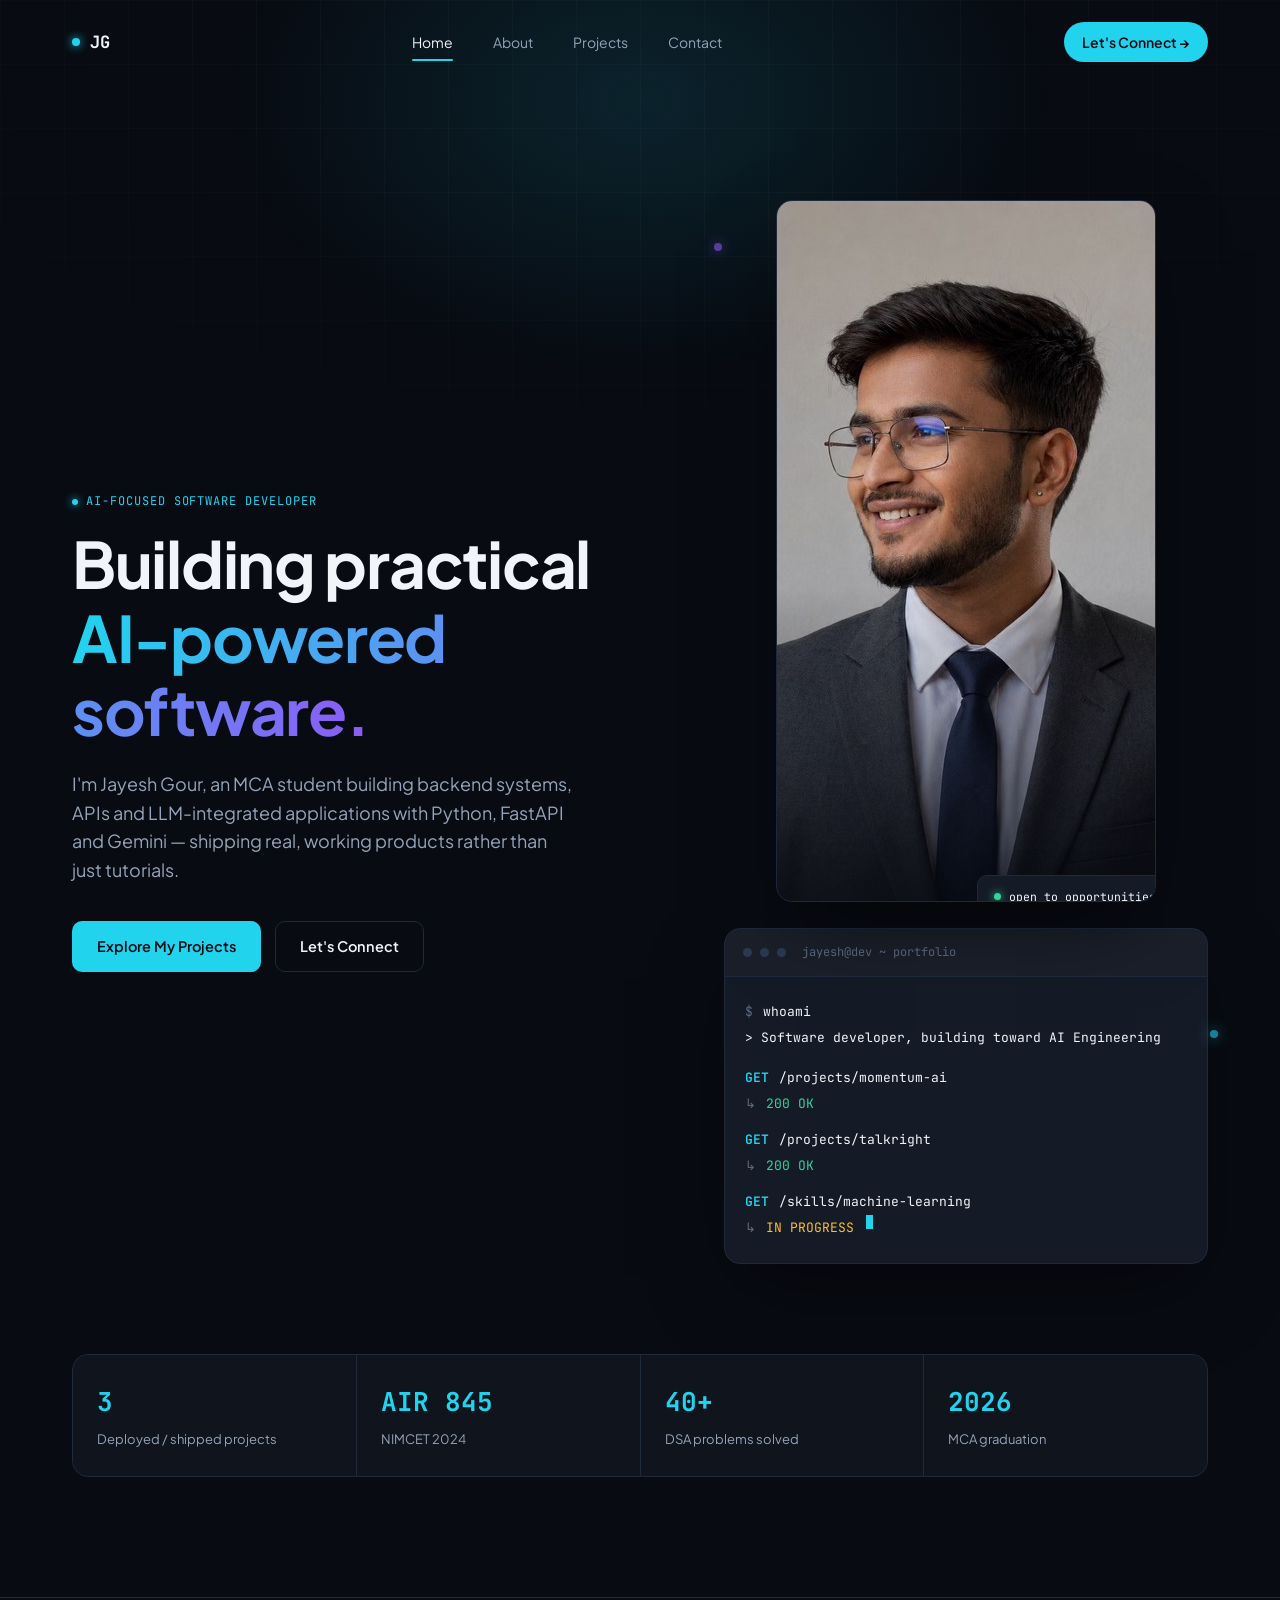
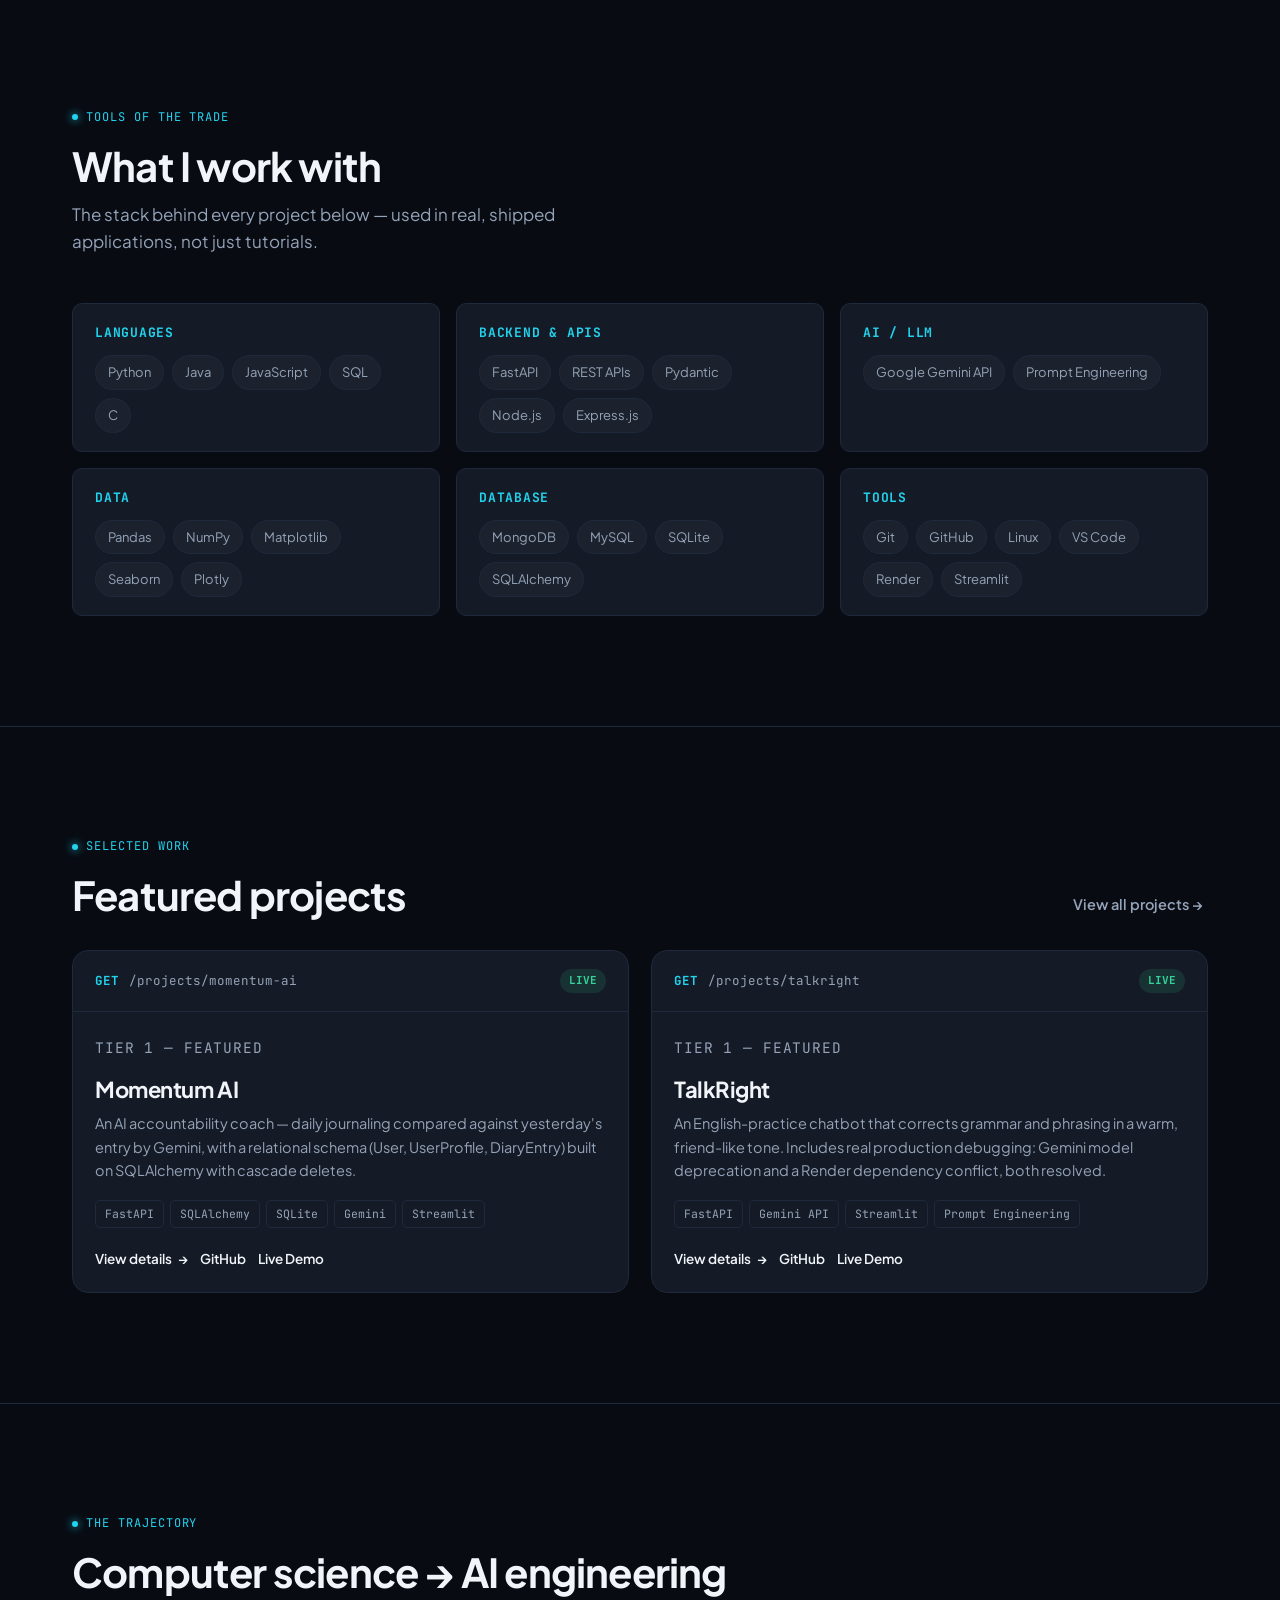
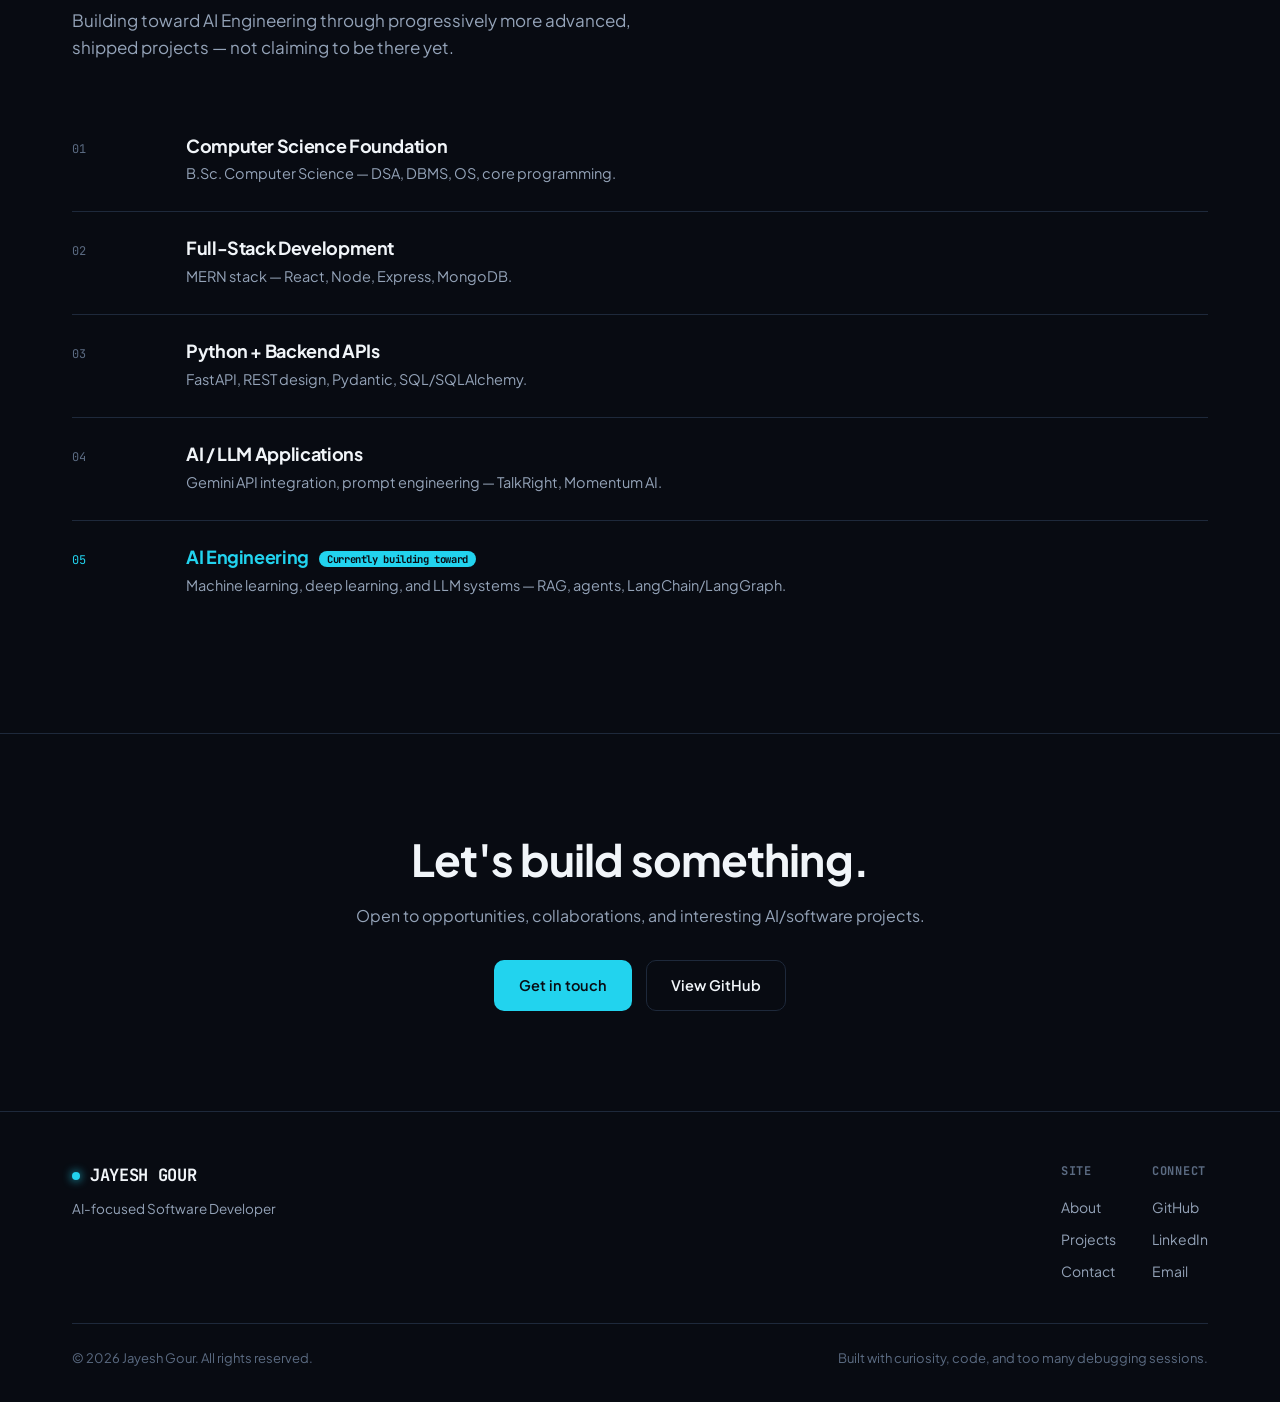
==== index.html @ 575b4791 "updated portfolio" ====
<!DOCTYPE html>
<html lang="en">
<head>
<meta charset="UTF-8">
<meta name="viewport" content="width=device-width, initial-scale=1.0">
<title>Jayesh Gour | AI-Focused Software Developer</title>
<meta name="description" content="Jayesh Gour — MCA student and software developer building practical AI-powered applications, backend systems and APIs with Python, FastAPI and LLM APIs.">
<meta property="og:title" content="Jayesh Gour | AI-Focused Software Developer">
<meta property="og:description" content="I build practical AI-powered software — LLM apps, backend systems, and data-driven products.">
<meta property="og:type" content="website">
<link rel="icon" href="favicon.svg" type="image/svg+xml">
<link rel="preconnect" href="https://fonts.googleapis.com">
<link rel="preconnect" href="https://fonts.gstatic.com" crossorigin>
<link href="https://fonts.googleapis.com/css2?family=Plus+Jakarta+Sans:wght@400;500;600;700;800&family=JetBrains+Mono:wght@400;500;600;700&display=swap" rel="stylesheet">
<link rel="stylesheet" href="css/style.css">
</head>
<body>

<div class="bg-grid"></div>
<div class="bg-glow"></div>

<!-- NAVBAR -->
<nav class="navbar">
  <div class="container">
    <a href="index.html" class="nav-logo"><span class="dot"></span>JG</a>
    <button class="nav-toggle" aria-label="Toggle menu"><span></span><span></span><span></span></button>
    <ul class="nav-links">
      <li><a href="index.html" data-nav="/">Home</a></li>
      <li><a href="about.html" data-nav="/about.html">About</a></li>
      <li><a href="projects.html" data-nav="/projects.html">Projects</a></li>
      <li><a href="contact.html" data-nav="/contact.html">Contact</a></li>
      <li><a href="contact.html" class="nav-cta mobile-cta">Let's Connect →</a></li>
    </ul>
    <a href="contact.html" class="nav-cta">Let's Connect →</a>
  </div>
</nav>

<!-- HERO -->
<header class="hero">
  <div class="container">
    <div class="hero-grid">
      <div class="reveal in-view">
        <p class="eyebrow">AI-Focused Software Developer</p>
        <h1>Building practical<br><span class="text-gradient">AI-powered software.</span></h1>
        <p class="hero-sub">I'm Jayesh Gour, an MCA student building backend systems, APIs and LLM-integrated applications with Python, FastAPI and Gemini — shipping real, working products rather than just tutorials.</p>
        <div class="btn-row">
          <a href="projects.html" class="btn btn-primary">Explore My Projects</a>
          <a href="contact.html" class="btn btn-secondary">Let's Connect</a>
        </div>
      </div>

      <div class="hero-visual reveal in-view">
        <div class="hero-node" style="top: 4%; left: -2%;"></div>
        <div class="hero-node n2" style="top: 78%; right: -2%;"></div>

        <div class="hero-photo-frame">
          <img src="images/jayesh-gour.jpg" alt="Jayesh Gour" width="700" height="700">
          <div class="hero-photo-badge">
            <span class="console-dot-live"></span>
            <span>open to opportunities</span>
          </div>
        </div>

        <div class="console">
          <div class="console-bar">
            <span class="console-dot"></span><span class="console-dot"></span><span class="console-dot"></span>
            <span class="console-title">jayesh@dev ~ portfolio</span>
          </div>
          <div class="console-body">
            <div class="console-line"><span class="k">$</span><span>whoami</span></div>
            <div class="console-line" style="margin-bottom: 14px;"><span>&gt; Software developer, building toward AI Engineering</span></div>

            <div class="console-line"><span class="console-method">GET</span><span class="console-path">/projects/momentum-ai</span></div>
            <div class="console-line" style="margin-bottom: 10px;"><span class="k">&#8627;</span><span class="console-status">200 OK</span></div>

            <div class="console-line"><span class="console-method">GET</span><span class="console-path">/projects/talkright</span></div>
            <div class="console-line" style="margin-bottom: 10px;"><span class="k">&#8627;</span><span class="console-status">200 OK</span></div>

            <div class="console-line"><span class="console-method">GET</span><span class="console-path">/skills/machine-learning</span></div>
            <div class="console-line"><span class="k">&#8627;</span><span class="console-status pending">IN PROGRESS</span><span class="console-cursor"></span></div>
          </div>
        </div>
      </div>
    </div>

    <div class="stat-strip reveal-group">
      <div class="stat"><div class="num">3</div><div class="label">Deployed / shipped projects</div></div>
      <div class="stat"><div class="num">AIR 845</div><div class="label">NIMCET 2024</div></div>
      <div class="stat"><div class="num">40+</div><div class="label">DSA problems solved</div></div>
      <div class="stat"><div class="num">2026</div><div class="label">MCA graduation</div></div>
    </div>
  </div>
</header>

<!-- TECH STACK -->
<section class="section">
  <div class="container">
    <p class="eyebrow">Tools of the trade</p>
    <h2 class="section-title reveal">What I work with</h2>
    <p class="section-sub reveal">The stack behind every project below — used in real, shipped applications, not just tutorials.</p>

    <div class="stack-grid reveal-group">
      <div class="stack-card">
        <h4>Languages</h4>
        <div class="badge-row">
          <span class="badge">Python</span><span class="badge">Java</span><span class="badge">JavaScript</span><span class="badge">SQL</span><span class="badge">C</span>
        </div>
      </div>
      <div class="stack-card">
        <h4>Backend &amp; APIs</h4>
        <div class="badge-row">
          <span class="badge">FastAPI</span><span class="badge">REST APIs</span><span class="badge">Pydantic</span><span class="badge">Node.js</span><span class="badge">Express.js</span>
        </div>
      </div>
      <div class="stack-card">
        <h4>AI / LLM</h4>
        <div class="badge-row">
          <span class="badge">Google Gemini API</span><span class="badge">Prompt Engineering</span>
        </div>
      </div>
      <div class="stack-card">
        <h4>Data</h4>
        <div class="badge-row">
          <span class="badge">Pandas</span><span class="badge">NumPy</span><span class="badge">Matplotlib</span><span class="badge">Seaborn</span><span class="badge">Plotly</span>
        </div>
      </div>
      <div class="stack-card">
        <h4>Database</h4>
        <div class="badge-row">
          <span class="badge">MongoDB</span><span class="badge">MySQL</span><span class="badge">SQLite</span><span class="badge">SQLAlchemy</span>
        </div>
      </div>
      <div class="stack-card">
        <h4>Tools</h4>
        <div class="badge-row">
          <span class="badge">Git</span><span class="badge">GitHub</span><span class="badge">Linux</span><span class="badge">VS Code</span><span class="badge">Render</span><span class="badge">Streamlit</span>
        </div>
      </div>
    </div>
  </div>
</section>

<!-- FEATURED PROJECTS -->
<section class="section">
  <div class="container">
    <div class="section-head reveal">
      <div>
        <p class="eyebrow">Selected work</p>
        <h2 class="section-title">Featured projects</h2>
      </div>
      <a href="projects.html" class="btn btn-ghost">View all projects →</a>
    </div>

    <div class="project-grid reveal-group" style="margin-top: 20px;">

      <div class="project-card">
        <div class="project-head">
          <span class="req-line"><span class="req-method">GET</span> /projects/momentum-ai</span>
          <span class="status-pill live">LIVE</span>
        </div>
        <div class="project-body">
          <p class="project-tier">Tier 1 — Featured</p>
          <h3>Momentum AI</h3>
          <p>An AI accountability coach — daily journaling compared against yesterday's entry by Gemini, with a relational schema (User, UserProfile, DiaryEntry) built on SQLAlchemy with cascade deletes.</p>
          <div class="tech-badges">
            <span class="tech-badge">FastAPI</span><span class="tech-badge">SQLAlchemy</span><span class="tech-badge">SQLite</span><span class="tech-badge">Gemini</span><span class="tech-badge">Streamlit</span>
          </div>
          <div class="project-links">
            <a href="projects/momentum-ai.html">View details <span class="arrow">→</span></a>
            <a href="https://github.com/jayesh-gour/Momentum-AI" target="_blank" rel="noopener">GitHub</a>
            <a href="https://momentum-ai-jg.streamlit.app/" target="_blank" rel="noopener">Live Demo</a>
          </div>
        </div>
      </div>

      <div class="project-card">
        <div class="project-head">
          <span class="req-line"><span class="req-method">GET</span> /projects/talkright</span>
          <span class="status-pill live">LIVE</span>
        </div>
        <div class="project-body">
          <p class="project-tier">Tier 1 — Featured</p>
          <h3>TalkRight</h3>
          <p>An English-practice chatbot that corrects grammar and phrasing in a warm, friend-like tone. Includes real production debugging: Gemini model deprecation and a Render dependency conflict, both resolved.</p>
          <div class="tech-badges">
            <span class="tech-badge">FastAPI</span><span class="tech-badge">Gemini API</span><span class="tech-badge">Streamlit</span><span class="tech-badge">Prompt Engineering</span>
          </div>
          <div class="project-links">
            <a href="projects/talkright.html">View details <span class="arrow">→</span></a>
            <a href="https://github.com/jayesh-gour/TalkRight" target="_blank" rel="noopener">GitHub</a>
            <a href="https://talkright-ai.streamlit.app/" target="_blank" rel="noopener">Live Demo</a>
          </div>
        </div>
      </div>

    </div>
  </div>
</section>

<!-- JOURNEY TEASER -->
<section class="section">
  <div class="container">
    <p class="eyebrow">The trajectory</p>
    <h2 class="section-title reveal">Computer science → AI engineering</h2>
    <p class="section-sub reveal">Building toward AI Engineering through progressively more advanced, shipped projects — not claiming to be there yet.</p>

    <div class="journey reveal-group">
      <div class="journey-step">
        <span class="journey-tag">01</span>
        <div class="journey-content"><h4>Computer Science Foundation</h4><p>B.Sc. Computer Science — DSA, DBMS, OS, core programming.</p></div>
      </div>
      <div class="journey-step">
        <span class="journey-tag">02</span>
        <div class="journey-content"><h4>Full-Stack Development</h4><p>MERN stack — React, Node, Express, MongoDB.</p></div>
      </div>
      <div class="journey-step">
        <span class="journey-tag">03</span>
        <div class="journey-content"><h4>Python + Backend APIs</h4><p>FastAPI, REST design, Pydantic, SQL/SQLAlchemy.</p></div>
      </div>
      <div class="journey-step">
        <span class="journey-tag">04</span>
        <div class="journey-content"><h4>AI / LLM Applications</h4><p>Gemini API integration, prompt engineering — TalkRight, Momentum AI.</p></div>
      </div>
      <div class="journey-step current">
        <span class="journey-tag">05</span>
        <div class="journey-content"><h4>AI Engineering<span class="journey-pill">Currently building toward</span></h4><p>Machine learning, deep learning, and LLM systems — RAG, agents, LangChain/LangGraph.</p></div>
      </div>
    </div>
  </div>
</section>

<!-- CTA -->
<section class="cta-band">
  <div class="container">
    <h2 class="reveal">Let's build something.</h2>
    <p class="reveal">Open to opportunities, collaborations, and interesting AI/software projects.</p>
    <div class="btn-row reveal">
      <a href="contact.html" class="btn btn-primary">Get in touch</a>
      <a href="https://github.com/jayesh-gour" target="_blank" rel="noopener" class="btn btn-secondary">View GitHub</a>
    </div>
  </div>
</section>

<footer>
  <div class="container">
    <div class="footer-top">
      <div class="footer-brand">
        <a href="index.html" class="nav-logo"><span class="dot"></span>JAYESH GOUR</a>
        <p>AI-focused Software Developer</p>
      </div>
      <div class="footer-links">
        <div class="footer-col">
          <h5>Site</h5>
          <a href="about.html">About</a>
          <a href="projects.html">Projects</a>
          <a href="contact.html">Contact</a>
        </div>
        <div class="footer-col">
          <h5>Connect</h5>
          <a href="https://github.com/jayesh-gour" target="_blank" rel="noopener">GitHub</a>
          <a href="https://www.linkedin.com/in/jayesh-gour/" target="_blank" rel="noopener">LinkedIn</a>
          <a href="mailto:gourjayesh47@gmail.com">Email</a>
        </div>
      </div>
    </div>
    <div class="footer-bottom">
      <span>© 2026 Jayesh Gour. All rights reserved.</span>
      <span>Built with curiosity, code, and too many debugging sessions.</span>
    </div>
  </div>
</footer>

<script src="js/script.js"></script>
</body>
</html>
---- css/style.css ----
/* ==========================================================================
   Jayesh Gour — Portfolio
   Design tokens
   ========================================================================== */

:root {
  --bg-primary: #080B12;
  --bg-secondary: #0F141D;
  --bg-card: #151B26;
  --accent-cyan: #22D3EE;
  --accent-cyan-dim: rgba(34, 211, 238, 0.12);
  --accent-violet: #8B5CF6;
  --accent-violet-dim: rgba(139, 92, 246, 0.12);
  --text-primary: #F1F5F9;
  --text-secondary: #94A3B8;
  --text-muted: #5B6B82;
  --border: #1E293B;
  --border-hover: #2A3A52;
  --success: #34D399;
  --warn: #FBBF24;

  --font-display: 'Plus Jakarta Sans', sans-serif;
  --font-body: 'Plus Jakarta Sans', sans-serif;
  --font-mono: 'JetBrains Mono', monospace;

  --max-width: 1200px;
  --radius-sm: 6px;
  --radius-md: 10px;
  --radius-lg: 16px;

  --ease: cubic-bezier(0.16, 1, 0.3, 1);
}

/* ==========================================================================
   Reset
   ========================================================================== */

* { margin: 0; padding: 0; box-sizing: border-box; }

html {
  scroll-behavior: smooth;
}

@media (prefers-reduced-motion: reduce) {
  html { scroll-behavior: auto; }
  *, *::before, *::after {
    animation-duration: 0.01ms !important;
    animation-iteration-count: 1 !important;
    transition-duration: 0.01ms !important;
    scroll-behavior: auto !important;
  }
}

body {
  background: var(--bg-primary);
  color: var(--text-primary);
  font-family: var(--font-body);
  font-size: 16px;
  line-height: 1.6;
  overflow-x: hidden;
  -webkit-font-smoothing: antialiased;
}

img { max-width: 100%; display: block; }
a { color: inherit; text-decoration: none; }
ul { list-style: none; }
button { font-family: inherit; cursor: pointer; }

a:focus-visible,
button:focus-visible,
input:focus-visible,
textarea:focus-visible {
  outline: 2px solid var(--accent-cyan);
  outline-offset: 3px;
  border-radius: 4px;
}

.container {
  max-width: var(--max-width);
  margin: 0 auto;
  padding: 0 32px;
}

section { position: relative; }

/* Background grid texture, ambient */
.bg-grid {
  position: fixed;
  inset: 0;
  z-index: -2;
  background-image:
    linear-gradient(to right, rgba(255,255,255,0.025) 1px, transparent 1px),
    linear-gradient(to bottom, rgba(255,255,255,0.025) 1px, transparent 1px);
  background-size: 64px 64px;
  mask-image: radial-gradient(ellipse 80% 60% at 50% 0%, black 40%, transparent 100%);
}

.bg-glow {
  position: fixed;
  top: -200px;
  left: 50%;
  transform: translateX(-50%);
  width: 900px;
  height: 600px;
  z-index: -1;
  background: radial-gradient(ellipse at center, var(--accent-cyan-dim) 0%, transparent 65%);
  pointer-events: none;
}

/* ==========================================================================
   Typography
   ========================================================================== */

h1, h2, h3, h4 {
  font-family: var(--font-display);
  font-weight: 700;
  letter-spacing: -0.02em;
  line-height: 1.15;
}

.eyebrow {
  font-family: var(--font-mono);
  font-size: 12px;
  letter-spacing: 0.08em;
  text-transform: uppercase;
  color: var(--accent-cyan);
  display: flex;
  align-items: center;
  gap: 8px;
  margin-bottom: 16px;
}

.eyebrow::before {
  content: '';
  width: 6px;
  height: 6px;
  border-radius: 50%;
  background: var(--accent-cyan);
  box-shadow: 0 0 8px var(--accent-cyan);
}

.section-title {
  font-size: clamp(28px, 4vw, 40px);
  margin-bottom: 12px;
}

.section-sub {
  color: var(--text-secondary);
  font-size: 17px;
  max-width: 560px;
  margin-bottom: 48px;
}

.text-gradient {
  background: linear-gradient(90deg, var(--accent-cyan), var(--accent-violet));
  -webkit-background-clip: text;
  background-clip: text;
  color: transparent;
}

.mono {
  font-family: var(--font-mono);
}

/* ==========================================================================
   Navbar
   ========================================================================== */

.navbar {
  position: fixed;
  top: 0;
  left: 0;
  right: 0;
  z-index: 100;
  padding: 22px 0;
  transition: padding 0.35s var(--ease), background 0.35s var(--ease), border-color 0.35s var(--ease);
  border-bottom: 1px solid transparent;
}

.navbar.scrolled {
  padding: 12px 0;
  background: rgba(8, 11, 18, 0.85);
  backdrop-filter: blur(12px);
  -webkit-backdrop-filter: blur(12px);
  border-bottom: 1px solid var(--border);
}

.navbar .container {
  display: flex;
  align-items: center;
  justify-content: space-between;
}

.nav-logo {
  font-family: var(--font-mono);
  font-weight: 700;
  font-size: 17px;
  letter-spacing: -0.02em;
  display: flex;
  align-items: center;
  gap: 10px;
}

.nav-logo .dot {
  width: 8px;
  height: 8px;
  border-radius: 50%;
  background: var(--accent-cyan);
  box-shadow: 0 0 10px var(--accent-cyan);
}

.nav-links {
  display: flex;
  align-items: center;
  gap: 40px;
}

.nav-links a {
  font-size: 14px;
  color: var(--text-secondary);
  position: relative;
  padding: 4px 0;
  transition: color 0.2s;
}

.nav-links a:hover { color: var(--text-primary); }

.nav-links a.active { color: var(--text-primary); }

.nav-links a.active::after {
  content: '';
  position: absolute;
  bottom: -6px;
  left: 0;
  width: 100%;
  height: 2px;
  background: var(--accent-cyan);
  border-radius: 2px;
}

.nav-cta {
  display: inline-flex;
  align-items: center;
  gap: 6px;
  font-size: 14px;
  font-weight: 600;
  color: var(--bg-primary) !important;
  background: var(--accent-cyan);
  padding: 9px 18px;
  border-radius: 100px;
  transition: transform 0.2s var(--ease), box-shadow 0.2s var(--ease);
}

.nav-cta:hover {
  transform: translateY(-1px);
  box-shadow: 0 6px 24px var(--accent-cyan-dim);
}

.nav-toggle {
  display: none;
  flex-direction: column;
  gap: 5px;
  background: none;
  border: none;
  padding: 6px;
}

.nav-toggle span {
  width: 22px;
  height: 2px;
  background: var(--text-primary);
  transition: transform 0.3s var(--ease), opacity 0.3s var(--ease);
}

.nav-toggle.open span:nth-child(1) { transform: translateY(7px) rotate(45deg); }
.nav-toggle.open span:nth-child(2) { opacity: 0; }
.nav-toggle.open span:nth-child(3) { transform: translateY(-7px) rotate(-45deg); }

/* mobile-only CTA inside the nav-links list stays hidden on desktop —
   the standalone .nav-cta on the right already covers desktop */
.nav-links .mobile-cta { display: none; }

/* ==========================================================================
   Buttons
   ========================================================================== */

.btn {
  display: inline-flex;
  align-items: center;
  gap: 8px;
  font-size: 14.5px;
  font-weight: 600;
  padding: 13px 24px;
  border-radius: 10px;
  border: 1px solid transparent;
  transition: transform 0.2s var(--ease), box-shadow 0.2s var(--ease), border-color 0.2s var(--ease), background 0.2s var(--ease);
}

.btn-primary {
  background: var(--accent-cyan);
  color: var(--bg-primary);
}

.btn-primary:hover {
  transform: translateY(-2px);
  box-shadow: 0 10px 30px var(--accent-cyan-dim);
}

.btn-secondary {
  background: transparent;
  border-color: var(--border);
  color: var(--text-primary);
}

.btn-secondary:hover {
  border-color: var(--accent-cyan);
  background: var(--accent-cyan-dim);
}

.btn-ghost {
  background: transparent;
  color: var(--text-secondary);
  padding: 13px 4px;
}

.btn-ghost:hover { color: var(--text-primary); }

.btn-row {
  display: flex;
  gap: 14px;
  flex-wrap: wrap;
}

/* ==========================================================================
   Hero
   ========================================================================== */

.hero {
  padding: 200px 0 120px;
  position: relative;
}

.hero-grid {
  display: grid;
  grid-template-columns: 1.1fr 0.9fr;
  gap: 60px;
  align-items: center;
}

.hero h1 {
  font-size: clamp(38px, 5.2vw, 64px);
  margin-bottom: 22px;
}

.hero-sub {
  font-size: 18px;
  color: var(--text-secondary);
  max-width: 500px;
  margin-bottom: 36px;
}

.hero-visual {
  position: relative;
  display: flex;
  flex-direction: column;
  gap: 26px;
}

/* API console signature visual */
.console {
  background: var(--bg-card);
  border: 1px solid var(--border);
  border-radius: var(--radius-lg);
  overflow: hidden;
  box-shadow: 0 30px 80px -20px rgba(0,0,0,0.6);
}

.console-bar {
  display: flex;
  align-items: center;
  gap: 8px;
  padding: 14px 18px;
  border-bottom: 1px solid var(--border);
  background: rgba(255,255,255,0.02);
}

.console-dot {
  width: 9px;
  height: 9px;
  border-radius: 50%;
  background: var(--border-hover);
}

.console-title {
  margin-left: 8px;
  font-family: var(--font-mono);
  font-size: 12px;
  color: var(--text-muted);
}

.console-body {
  padding: 22px 20px;
  font-family: var(--font-mono);
  font-size: 13px;
  line-height: 2;
}

.console-line { display: flex; gap: 10px; }
.console-line .k { color: var(--text-muted); }
.console-method {
  color: var(--accent-cyan);
  font-weight: 600;
}
.console-path { color: var(--text-primary); }
.console-status {
  color: var(--success);
}
.console-status.pending { color: var(--warn); }

.console-cursor {
  display: inline-block;
  width: 7px;
  height: 14px;
  background: var(--accent-cyan);
  margin-left: 2px;
  animation: blink 1.1s step-end infinite;
  vertical-align: middle;
}

@keyframes blink {
  0%, 50% { opacity: 1; }
  51%, 100% { opacity: 0; }
}

/* Photo frame — hero */
.hero-photo-frame {
  position: relative;
  width: 100%;
  max-width: 380px;
  margin: 0 auto;
  border-radius: var(--radius-lg);
  overflow: hidden;
  border: 1px solid var(--border);
  box-shadow: 0 30px 80px -20px rgba(0,0,0,0.6);
}

.hero-photo-frame::after {
  content: '';
  position: absolute;
  inset: 0;
  background: linear-gradient(180deg, transparent 55%, rgba(8,11,18,0.85) 100%);
  pointer-events: none;
}

.hero-photo-frame img {
  width: 100%;
  aspect-ratio: 1 / 1;
  object-fit: cover;
  display: block;
}

.hero-photo-badge {
  position: absolute;
  bottom: -18px;
  right: -18px;
  background: var(--bg-card);
  border: 1px solid var(--border);
  border-radius: var(--radius-md);
  padding: 12px 16px;
  font-family: var(--font-mono);
  font-size: 11.5px;
  box-shadow: 0 20px 50px -14px rgba(0,0,0,0.7);
  display: flex;
  align-items: center;
  gap: 8px;
  z-index: 2;
}

.hero-photo-badge .console-dot-live {
  width: 7px;
  height: 7px;
  border-radius: 50%;
  background: var(--success);
  box-shadow: 0 0 8px var(--success);
}

/* Photo frame — about page */
.about-photo-frame {
  width: 220px;
  height: 220px;
  border-radius: var(--radius-lg);
  overflow: hidden;
  border: 1px solid var(--border);
  flex-shrink: 0;
  box-shadow: 0 24px 60px -20px rgba(34, 211, 238, 0.12);
}

.about-photo-frame img {
  width: 100%;
  height: 100%;
  object-fit: cover;
  display: block;
}

.about-intro-row {
  display: flex;
  gap: 40px;
  align-items: flex-start;
  flex-wrap: wrap;
}

/* floating nodes ambient */
.hero-node {
  position: absolute;
  width: 8px;
  height: 8px;
  border-radius: 50%;
  background: var(--accent-violet);
  box-shadow: 0 0 14px var(--accent-violet);
  opacity: 0.6;
  animation: float 6s ease-in-out infinite;
}
.hero-node.n2 { background: var(--accent-cyan); box-shadow: 0 0 14px var(--accent-cyan); animation-delay: -2s; }
.hero-node.n3 { animation-delay: -4s; }

@keyframes float {
  0%, 100% { transform: translateY(0); }
  50% { transform: translateY(-16px); }
}

/* ==========================================================================
   Stat strip
   ========================================================================== */

.stat-strip {
  display: grid;
  grid-template-columns: repeat(4, 1fr);
  gap: 1px;
  background: var(--border);
  border: 1px solid var(--border);
  border-radius: var(--radius-lg);
  overflow: hidden;
  margin-top: 90px;
}

.stat {
  background: var(--bg-secondary);
  padding: 26px 24px;
}

.stat .num {
  font-family: var(--font-mono);
  font-size: 26px;
  font-weight: 700;
  color: var(--accent-cyan);
}

.stat .label {
  font-size: 13px;
  color: var(--text-secondary);
  margin-top: 6px;
}

/* ==========================================================================
   Reveal on scroll
   ========================================================================== */

.reveal {
  opacity: 0;
  transform: translateY(24px);
  transition: opacity 0.7s var(--ease), transform 0.7s var(--ease);
}

.reveal.in-view {
  opacity: 1;
  transform: translateY(0);
}

/* stagger children */
.reveal-group > * {
  opacity: 0;
  transform: translateY(20px);
  transition: opacity 0.6s var(--ease), transform 0.6s var(--ease);
}
.reveal-group.in-view > * { opacity: 1; transform: translateY(0); }
.reveal-group.in-view > *:nth-child(1) { transition-delay: 0.02s; }
.reveal-group.in-view > *:nth-child(2) { transition-delay: 0.08s; }
.reveal-group.in-view > *:nth-child(3) { transition-delay: 0.14s; }
.reveal-group.in-view > *:nth-child(4) { transition-delay: 0.2s; }
.reveal-group.in-view > *:nth-child(5) { transition-delay: 0.26s; }
.reveal-group.in-view > *:nth-child(6) { transition-delay: 0.32s; }

/* ==========================================================================
   Sections general
   ========================================================================== */

.section {
  padding: 110px 0;
  border-top: 1px solid var(--border);
}

.section-head {
  display: flex;
  justify-content: space-between;
  align-items: flex-end;
  flex-wrap: wrap;
  gap: 20px;
}

/* ==========================================================================
   Tech stack
   ========================================================================== */

.stack-grid {
  display: grid;
  grid-template-columns: repeat(3, 1fr);
  gap: 16px;
}

.stack-card {
  background: var(--bg-card);
  border: 1px solid var(--border);
  border-radius: var(--radius-md);
  padding: 22px 22px 18px;
  transition: border-color 0.25s, transform 0.25s var(--ease);
}

.stack-card:hover {
  border-color: var(--border-hover);
  transform: translateY(-3px);
}

.stack-card h4 {
  font-size: 13px;
  font-family: var(--font-mono);
  color: var(--accent-cyan);
  text-transform: uppercase;
  letter-spacing: 0.06em;
  margin-bottom: 14px;
}

.badge-row {
  display: flex;
  flex-wrap: wrap;
  gap: 8px;
}

.badge {
  font-size: 13px;
  color: var(--text-secondary);
  background: rgba(255,255,255,0.03);
  border: 1px solid var(--border);
  padding: 6px 12px;
  border-radius: 100px;
}

/* ==========================================================================
   Project cards — "API response" signature
   ========================================================================== */

.project-grid {
  display: grid;
  grid-template-columns: repeat(2, 1fr);
  gap: 22px;
}

.project-grid.single-col { grid-template-columns: 1fr; }

.project-card {
  background: var(--bg-card);
  border: 1px solid var(--border);
  border-radius: var(--radius-lg);
  overflow: hidden;
  display: flex;
  flex-direction: column;
  transition: border-color 0.3s var(--ease), transform 0.3s var(--ease), box-shadow 0.3s var(--ease);
}

.project-card:hover {
  border-color: var(--accent-cyan);
  transform: translateY(-4px);
  box-shadow: 0 24px 60px -24px rgba(34, 211, 238, 0.18);
}

.project-head {
  padding: 18px 22px;
  border-bottom: 1px solid var(--border);
  display: flex;
  align-items: center;
  justify-content: space-between;
  font-family: var(--font-mono);
  font-size: 12.5px;
}

.req-line {
  display: flex;
  align-items: center;
  gap: 10px;
  color: var(--text-secondary);
  overflow: hidden;
  text-overflow: ellipsis;
  white-space: nowrap;
}

.req-method {
  color: var(--accent-cyan);
  font-weight: 700;
}

.status-pill {
  font-size: 11px;
  font-weight: 700;
  padding: 3px 9px;
  border-radius: 100px;
  white-space: nowrap;
  margin-left: 12px;
}

.status-pill.live { background: rgba(52, 211, 153, 0.12); color: var(--success); }
.status-pill.progress { background: rgba(251, 191, 36, 0.12); color: var(--warn); }
.status-pill.practice { background: rgba(148, 163, 184, 0.12); color: var(--text-secondary); }

.project-body {
  padding: 24px 22px 22px;
  flex: 1;
  display: flex;
  flex-direction: column;
}

.project-tier {
  font-size: 11px;
  font-family: var(--font-mono);
  color: var(--accent-violet);
  text-transform: uppercase;
  letter-spacing: 0.06em;
  margin-bottom: 10px;
}

.project-body h3 {
  font-size: 22px;
  margin-bottom: 10px;
}

.project-body p {
  color: var(--text-secondary);
  font-size: 14.5px;
  margin-bottom: 18px;
  flex: 1;
}

.tech-badges {
  display: flex;
  flex-wrap: wrap;
  gap: 6px;
  margin-bottom: 20px;
}

.tech-badge {
  font-family: var(--font-mono);
  font-size: 11.5px;
  color: var(--text-secondary);
  border: 1px solid var(--border);
  padding: 4px 9px;
  border-radius: 5px;
}

.project-links {
  display: flex;
  gap: 12px;
  align-items: center;
}

.project-links a {
  font-size: 13.5px;
  font-weight: 600;
  display: inline-flex;
  align-items: center;
  gap: 6px;
  color: var(--text-primary);
  transition: gap 0.2s var(--ease), color 0.2s;
}

.project-links a:hover { color: var(--accent-cyan); gap: 9px; }
.project-links a.disabled { color: var(--text-muted); pointer-events: none; }

.project-links .arrow { transition: transform 0.2s var(--ease); }
.project-links a:hover .arrow { transform: translateX(2px); }

/* ==========================================================================
   Journey timeline
   ========================================================================== */

.journey {
  display: flex;
  flex-direction: column;
  gap: 0;
}

.journey-step {
  display: grid;
  grid-template-columns: 90px 1fr;
  gap: 24px;
  padding: 26px 0;
  border-bottom: 1px solid var(--border);
}

.journey-step:last-child { border-bottom: none; }

.journey-tag {
  font-family: var(--font-mono);
  font-size: 12px;
  color: var(--text-muted);
  padding-top: 4px;
}

.journey-step.current .journey-tag { color: var(--accent-cyan); }

.journey-content h4 {
  font-size: 18px;
  margin-bottom: 6px;
}

.journey-content p {
  color: var(--text-secondary);
  font-size: 14.5px;
}

.journey-step.current .journey-content h4 {
  color: var(--accent-cyan);
}

.journey-pill {
  display: inline-block;
  font-family: var(--font-mono);
  font-size: 10.5px;
  color: var(--bg-primary);
  background: var(--accent-cyan);
  padding: 2px 8px;
  border-radius: 100px;
  margin-left: 10px;
  vertical-align: middle;
}

/* ==========================================================================
   Philosophy / principles
   ========================================================================== */

.principle-grid {
  display: grid;
  grid-template-columns: repeat(4, 1fr);
  gap: 16px;
}

.principle-card {
  background: var(--bg-card);
  border: 1px solid var(--border);
  border-radius: var(--radius-md);
  padding: 24px 20px;
}

.principle-card .p-num {
  font-family: var(--font-mono);
  font-size: 12px;
  color: var(--accent-violet);
  margin-bottom: 14px;
}

.principle-card h4 { font-size: 16px; margin-bottom: 8px; }
.principle-card p { font-size: 13.5px; color: var(--text-secondary); }

/* ==========================================================================
   Learning / currently exploring
   ========================================================================== */

.learn-grid {
  display: grid;
  grid-template-columns: repeat(4, 1fr);
  gap: 16px;
}

.learn-card {
  border: 1px solid var(--border);
  border-radius: var(--radius-md);
  padding: 20px;
  background: linear-gradient(180deg, rgba(139,92,246,0.04), transparent);
}

.learn-card h4 {
  font-size: 14px;
  font-family: var(--font-mono);
  color: var(--accent-violet);
  margin-bottom: 12px;
}

.learn-card ul { display: flex; flex-direction: column; gap: 8px; }
.learn-card li {
  font-size: 13.5px;
  color: var(--text-secondary);
  display: flex;
  align-items: center;
  gap: 8px;
}
.learn-card li::before {
  content: '';
  width: 5px;
  height: 5px;
  border-radius: 50%;
  background: var(--text-muted);
  flex-shrink: 0;
}

.exploring-tag {
  display: inline-flex;
  align-items: center;
  gap: 6px;
  font-family: var(--font-mono);
  font-size: 11px;
  color: var(--warn);
  border: 1px solid rgba(251,191,36,0.25);
  background: rgba(251,191,36,0.06);
  padding: 4px 10px;
  border-radius: 100px;
  margin-bottom: 28px;
}

/* ==========================================================================
   Achievements
   ========================================================================== */

.achieve-grid {
  display: grid;
  grid-template-columns: repeat(2, 1fr);
  gap: 16px;
}

.achieve-card {
  background: var(--bg-card);
  border: 1px solid var(--border);
  border-radius: var(--radius-md);
  padding: 26px 24px;
  display: flex;
  gap: 18px;
}

.achieve-icon {
  width: 44px;
  height: 44px;
  border-radius: 10px;
  background: var(--accent-cyan-dim);
  display: flex;
  align-items: center;
  justify-content: center;
  flex-shrink: 0;
}

.achieve-card h4 { font-size: 15.5px; margin-bottom: 6px; }
.achieve-card .rank { color: var(--accent-cyan); font-family: var(--font-mono); font-weight: 700; }
.achieve-card p { font-size: 13.5px; color: var(--text-secondary); }
.achieve-card a { color: var(--accent-cyan); font-size: 13px; font-weight: 600; }

/* ==========================================================================
   Education timeline (about page)
   ========================================================================== */

.edu-timeline { position: relative; padding-left: 32px; }

.edu-timeline::before {
  content: '';
  position: absolute;
  left: 5px;
  top: 6px;
  bottom: 6px;
  width: 1px;
  background: var(--border);
}

.edu-item { position: relative; padding-bottom: 40px; }
.edu-item:last-child { padding-bottom: 0; }

.edu-item::before {
  content: '';
  position: absolute;
  left: -32px;
  top: 4px;
  width: 11px;
  height: 11px;
  border-radius: 50%;
  background: var(--bg-primary);
  border: 2px solid var(--accent-cyan);
}

.edu-item .edu-date {
  font-family: var(--font-mono);
  font-size: 12.5px;
  color: var(--accent-cyan);
  margin-bottom: 6px;
}

.edu-item h4 { font-size: 18px; margin-bottom: 4px; }
.edu-item .edu-org { color: var(--text-secondary); font-size: 14px; margin-bottom: 10px; }

.coursework {
  display: flex;
  flex-wrap: wrap;
  gap: 8px;
}

/* ==========================================================================
   CTA band
   ========================================================================== */

.cta-band {
  border-top: 1px solid var(--border);
  padding: 100px 0;
  text-align: center;
}

.cta-band h2 { font-size: clamp(28px, 4vw, 44px); margin-bottom: 18px; }
.cta-band p { color: var(--text-secondary); margin-bottom: 32px; }
.cta-band .btn-row { justify-content: center; }

/* ==========================================================================
   Footer
   ========================================================================== */

footer {
  border-top: 1px solid var(--border);
  padding: 50px 0 34px;
}

.footer-top {
  display: flex;
  justify-content: space-between;
  align-items: flex-start;
  flex-wrap: wrap;
  gap: 24px;
  padding-bottom: 30px;
}

.footer-brand .nav-logo { margin-bottom: 8px; }
.footer-brand p { color: var(--text-secondary); font-size: 13.5px; }

.footer-links {
  display: flex;
  gap: 36px;
  flex-wrap: wrap;
}

.footer-col h5 {
  font-size: 12px;
  font-family: var(--font-mono);
  color: var(--text-muted);
  text-transform: uppercase;
  letter-spacing: 0.06em;
  margin-bottom: 14px;
}

.footer-col a, .footer-col span {
  display: block;
  font-size: 14px;
  color: var(--text-secondary);
  margin-bottom: 10px;
  transition: color 0.2s;
}

.footer-col a:hover { color: var(--accent-cyan); }

.footer-bottom {
  border-top: 1px solid var(--border);
  padding-top: 24px;
  display: flex;
  justify-content: space-between;
  flex-wrap: wrap;
  gap: 10px;
  font-size: 13px;
  color: var(--text-muted);
}

/* ==========================================================================
   Contact page
   ========================================================================== */

.contact-grid {
  display: grid;
  grid-template-columns: 1fr 1.2fr;
  gap: 60px;
}

.contact-method {
  display: flex;
  align-items: center;
  gap: 16px;
  padding: 18px 0;
  border-bottom: 1px solid var(--border);
}

.contact-method:first-child { padding-top: 0; }

.contact-icon {
  width: 42px;
  height: 42px;
  border-radius: 10px;
  background: var(--bg-card);
  border: 1px solid var(--border);
  display: flex;
  align-items: center;
  justify-content: center;
  flex-shrink: 0;
}

.contact-method .label { font-size: 12.5px; color: var(--text-muted); font-family: var(--font-mono); }
.contact-method .value { font-size: 15.5px; font-weight: 600; transition: color 0.2s; }
.contact-method:hover .value { color: var(--accent-cyan); }

.form-group { margin-bottom: 20px; }

.form-row {
  display: grid;
  grid-template-columns: 1fr 1fr;
  gap: 16px;
}

label {
  display: block;
  font-size: 13px;
  color: var(--text-secondary);
  margin-bottom: 8px;
  font-family: var(--font-mono);
}

input, textarea {
  width: 100%;
  background: var(--bg-card);
  border: 1px solid var(--border);
  border-radius: var(--radius-sm);
  padding: 13px 14px;
  color: var(--text-primary);
  font-family: var(--font-body);
  font-size: 14.5px;
  transition: border-color 0.2s;
}

input:focus, textarea:focus {
  border-color: var(--accent-cyan);
  outline: none;
}

textarea { resize: vertical; min-height: 130px; }

.field-error {
  font-size: 12.5px;
  color: #F87171;
  margin-top: 6px;
  display: none;
}

.field-error.show { display: block; }

.form-status {
  margin-top: 16px;
  font-size: 14px;
  padding: 12px 14px;
  border-radius: var(--radius-sm);
  display: none;
}

.form-status.show { display: block; }
.form-status.success { background: rgba(52,211,153,0.1); color: var(--success); }
.form-status.error { background: rgba(248,113,113,0.1); color: #F87171; }

/* ==========================================================================
   Project detail page
   ========================================================================== */

.detail-hero {
  padding: 160px 0 60px;
}

.detail-back {
  display: inline-flex;
  align-items: center;
  gap: 8px;
  font-size: 13.5px;
  color: var(--text-secondary);
  margin-bottom: 28px;
}
.detail-back:hover { color: var(--accent-cyan); }

.detail-meta-row {
  display: flex;
  gap: 12px;
  align-items: center;
  margin-bottom: 20px;
  flex-wrap: wrap;
}

.detail-hero h1 { font-size: clamp(30px, 4.5vw, 48px); margin-bottom: 16px; }
.detail-hero .lead { font-size: 17px; color: var(--text-secondary); max-width: 640px; margin-bottom: 30px; }

.arch-flow {
  display: flex;
  align-items: center;
  gap: 10px;
  flex-wrap: wrap;
  padding: 26px;
  background: var(--bg-card);
  border: 1px solid var(--border);
  border-radius: var(--radius-md);
  font-family: var(--font-mono);
  font-size: 13px;
  margin-top: 36px;
}

.arch-node {
  background: var(--bg-secondary);
  border: 1px solid var(--border);
  padding: 9px 14px;
  border-radius: 8px;
  color: var(--text-primary);
}

.arch-arrow { color: var(--accent-cyan); font-size: 16px; }

.feature-grid {
  display: grid;
  grid-template-columns: repeat(2, 1fr);
  gap: 14px;
}

.feature-item {
  background: var(--bg-card);
  border: 1px solid var(--border);
  border-radius: var(--radius-sm);
  padding: 16px 18px;
  font-size: 14px;
  color: var(--text-secondary);
  display: flex;
  gap: 10px;
  align-items: flex-start;
}

.feature-item .check { color: var(--success); flex-shrink: 0; }

.challenge-card {
  background: var(--bg-card);
  border: 1px solid var(--border);
  border-radius: var(--radius-md);
  padding: 22px 24px;
  margin-bottom: 16px;
}

.challenge-card .tag {
  font-family: var(--font-mono);
  font-size: 11px;
  text-transform: uppercase;
  letter-spacing: 0.05em;
  margin-bottom: 8px;
}

.challenge-card .tag.problem { color: #F87171; }
.challenge-card .tag.solution { color: var(--success); }
.challenge-card p { font-size: 14.5px; color: var(--text-secondary); }
.challenge-card p:first-of-type { margin-bottom: 14px; }

.learned-box {
  border-left: 2px solid var(--accent-violet);
  padding: 4px 0 4px 22px;
  color: var(--text-secondary);
  font-size: 15px;
  font-style: italic;
}

/* ==========================================================================
   Responsive
   ========================================================================== */

@media (max-width: 1024px) {
  .hero-grid { grid-template-columns: 1fr; }
  .hero-visual { order: -1; max-width: 420px; margin: 0 auto; }
  .about-intro-row { flex-direction: column; align-items: center; text-align: center; }
  .stat-strip { grid-template-columns: repeat(2, 1fr); }
  .stack-grid { grid-template-columns: repeat(2, 1fr); }
  .principle-grid { grid-template-columns: repeat(2, 1fr); }
  .learn-grid { grid-template-columns: repeat(2, 1fr); }
  .project-grid { grid-template-columns: 1fr; }
  .contact-grid { grid-template-columns: 1fr; gap: 40px; }
  .achieve-grid { grid-template-columns: 1fr; }
}

@media (max-width: 720px) {
  .container { padding: 0 20px; }
  .nav-links { 
    position: fixed;
    top: 64px;
    left: 0;
    right: 0;
    bottom: 0;
    background: var(--bg-primary);
    flex-direction: column;
    justify-content: flex-start;
    align-items: flex-start;
    padding: 40px 24px;
    gap: 28px;
    transform: translateX(100%);
    transition: transform 0.35s var(--ease);
    z-index: 90;
  }
  .nav-links.open { transform: translateX(0); }
  .nav-links a { font-size: 20px; }
  .nav-toggle { display: flex; }
  .nav-cta { display: none; }
  .nav-links .nav-cta.mobile-cta { display: inline-flex; margin-top: 10px; }

  .hero { padding: 130px 0 70px; }
  .about-photo-frame { width: 160px; height: 160px; }
  .stat-strip { grid-template-columns: repeat(2, 1fr); margin-top: 60px; }
  .stack-grid { grid-template-columns: 1fr; }
  .principle-grid { grid-template-columns: 1fr; }
  .learn-grid { grid-template-columns: 1fr; }
  .feature-grid { grid-template-columns: 1fr; }
  .form-row { grid-template-columns: 1fr; }
  .section { padding: 70px 0; }
  .footer-top { flex-direction: column; }
  .arch-flow { padding: 18px; }
}
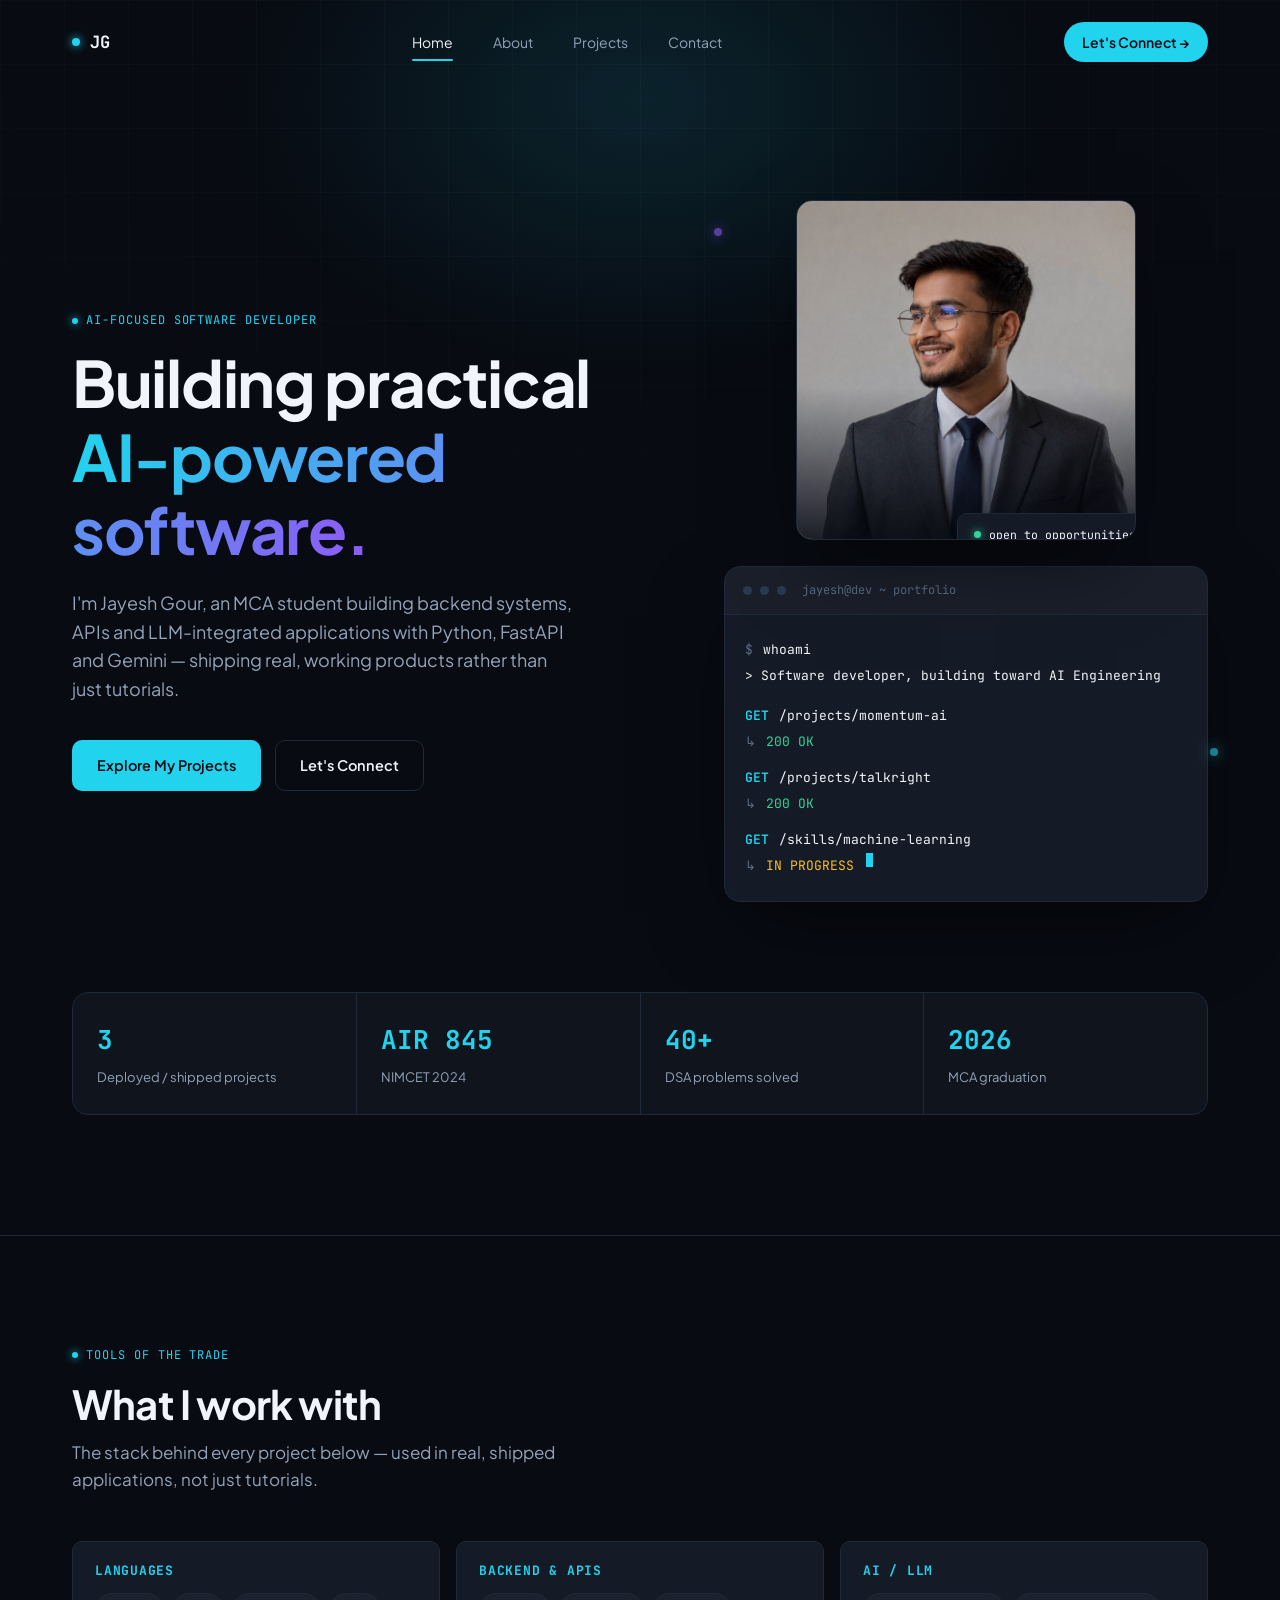
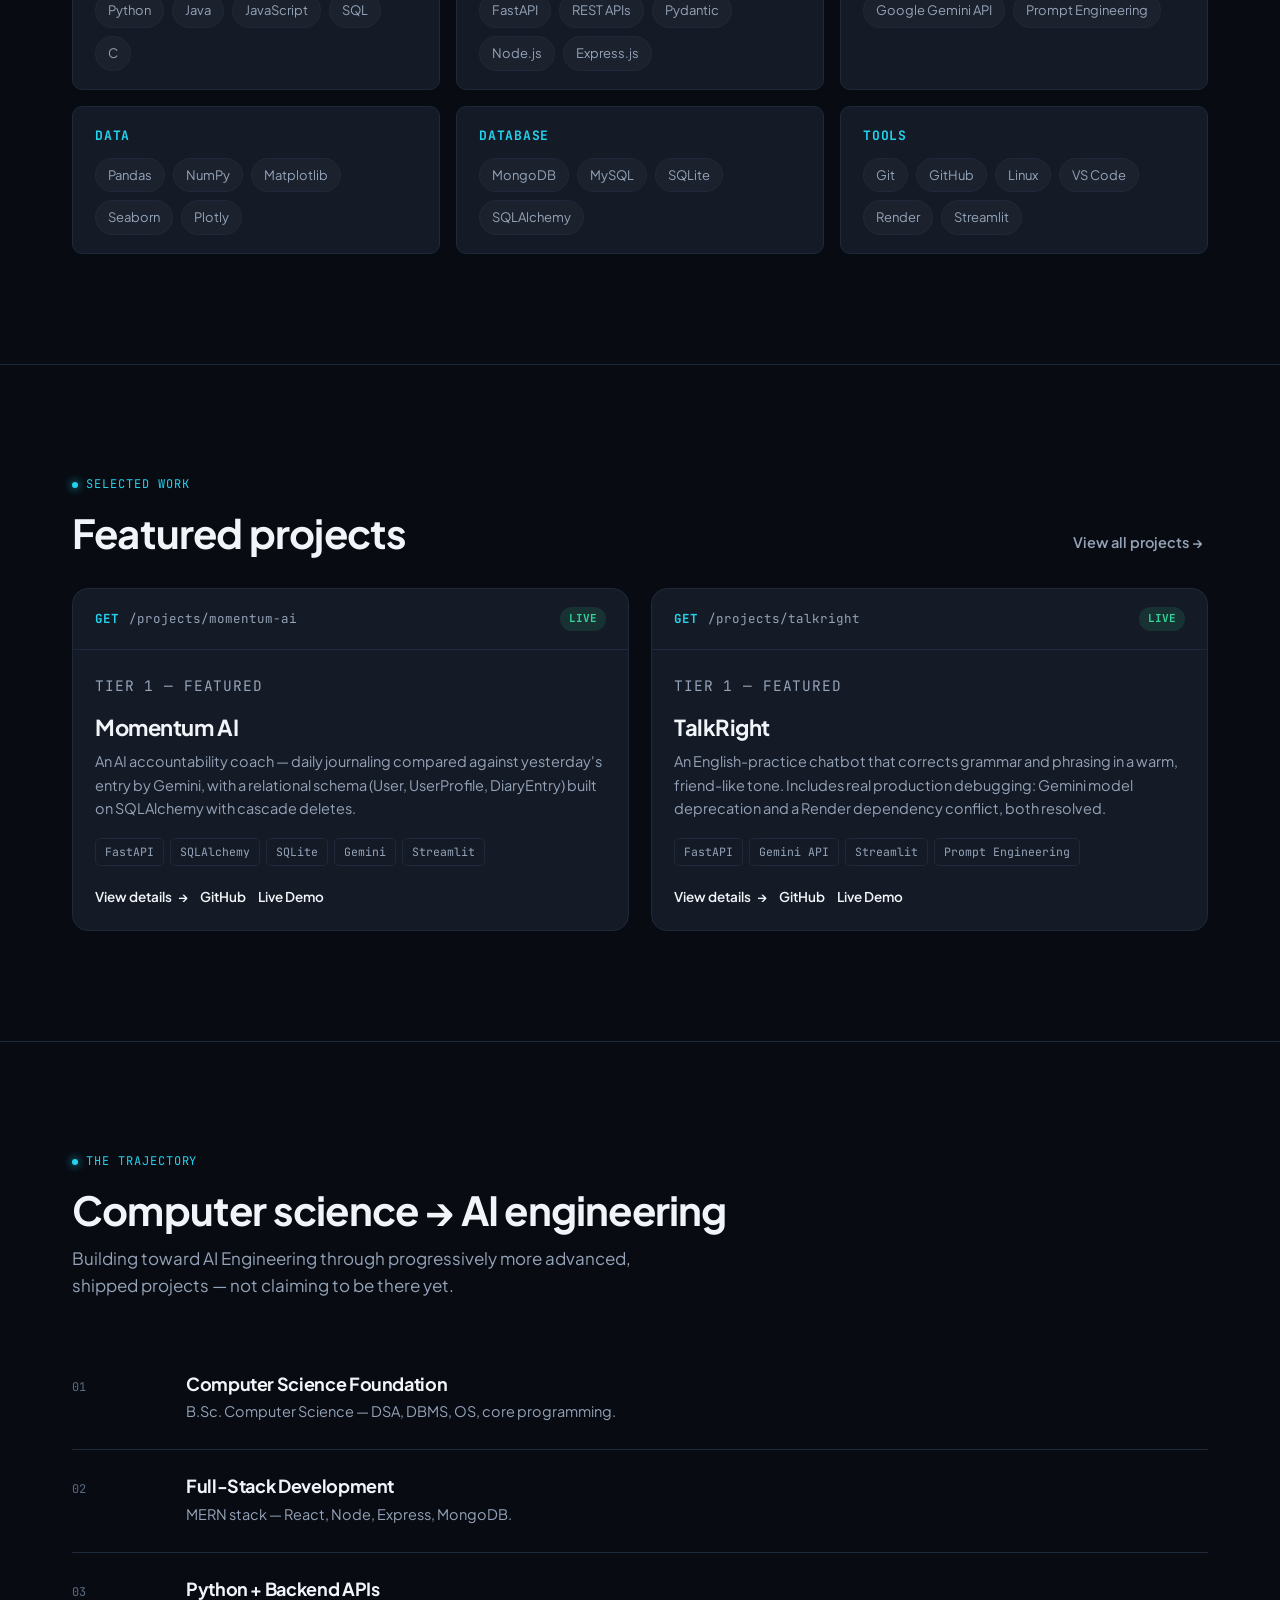
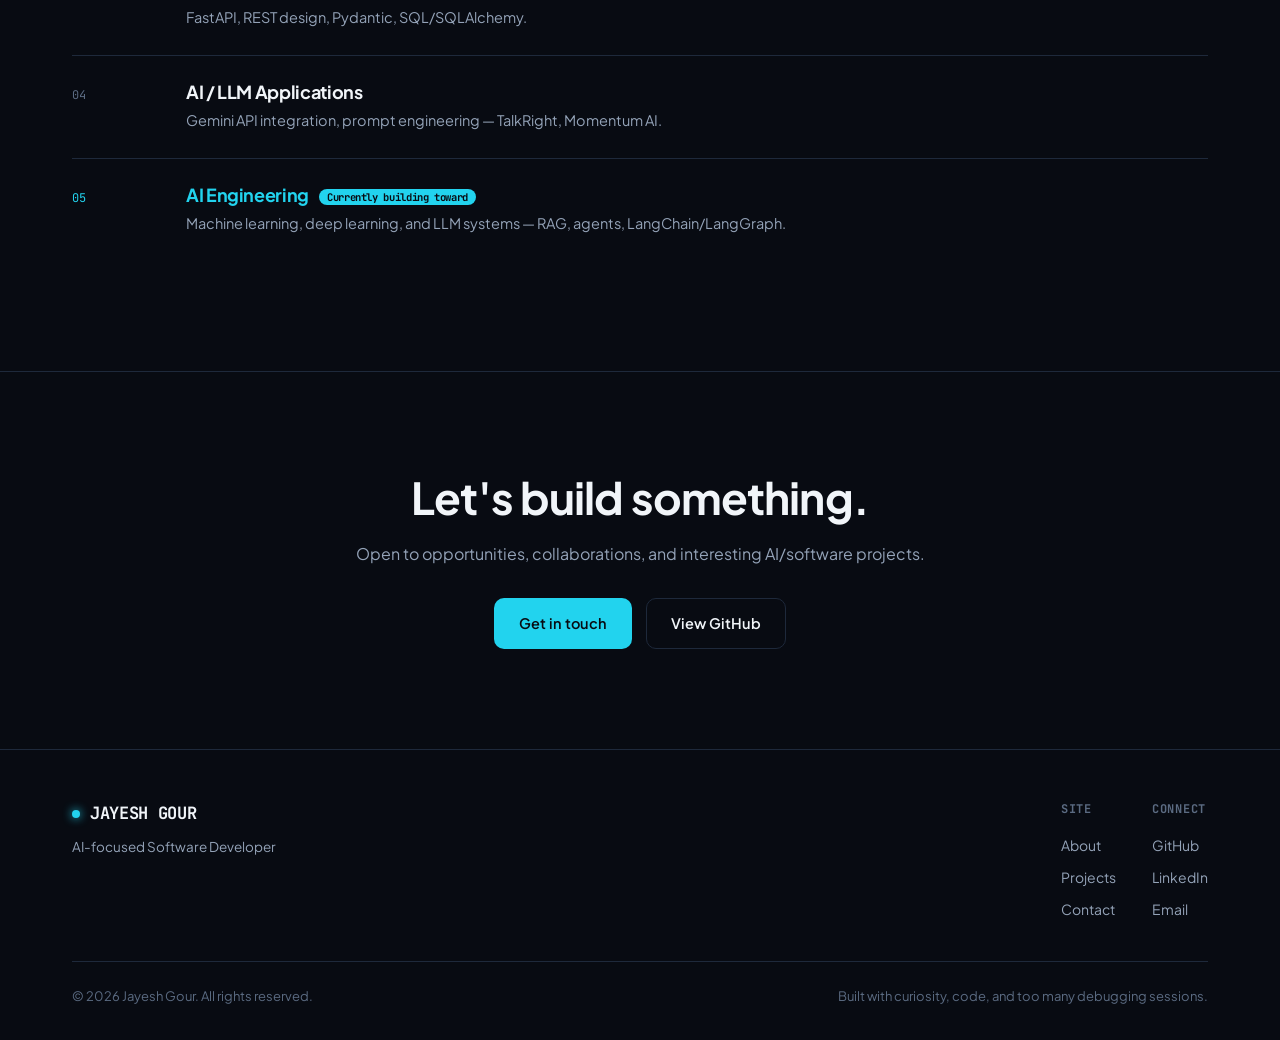
==== commit 496bdeb7: "update again" ====
--- a/index.html
+++ b/index.html
@@ -5,10 +5,36 @@
 <meta name="viewport" content="width=device-width, initial-scale=1.0">
 <title>Jayesh Gour | AI-Focused Software Developer</title>
 <meta name="description" content="Jayesh Gour — MCA student and software developer building practical AI-powered applications, backend systems and APIs with Python, FastAPI and LLM APIs.">
+<link rel="canonical" href="https://jayeshgour.vercel.app/">
 <meta property="og:title" content="Jayesh Gour | AI-Focused Software Developer">
 <meta property="og:description" content="I build practical AI-powered software — LLM apps, backend systems, and data-driven products.">
 <meta property="og:type" content="website">
+<meta property="og:url" content="https://jayeshgour.vercel.app/">
+<meta property="og:image" content="https://jayeshgour.vercel.app/images/jayesh-gour.jpg">
+<meta name="twitter:card" content="summary_large_image">
+<meta name="twitter:title" content="Jayesh Gour | AI-Focused Software Developer">
+<meta name="twitter:description" content="I build practical AI-powered software — LLM apps, backend systems, and data-driven products.">
+<meta name="twitter:image" content="https://jayeshgour.vercel.app/images/jayesh-gour.jpg">
 <link rel="icon" href="favicon.svg" type="image/svg+xml">
+<link rel="apple-touch-icon" href="images/jayesh-gour.jpg">
+<script type="application/ld+json">
+{
+  "@context": "https://schema.org",
+  "@type": "Person",
+  "name": "Jayesh Gour",
+  "url": "https://jayeshgour.vercel.app/",
+  "image": "https://jayeshgour.vercel.app/images/jayesh-gour.jpg",
+  "jobTitle": "AI-Focused Software Developer",
+  "alumniOf": [
+    { "@type": "CollegeOrUniversity", "name": "University of Hyderabad" },
+    { "@type": "CollegeOrUniversity", "name": "Devi Ahilya Vishwavidyalaya" }
+  ],
+  "sameAs": [
+    "https://github.com/jayesh-gour",
+    "https://www.linkedin.com/in/jayesh-gour/"
+  ]
+}
+</script>
 <link rel="preconnect" href="https://fonts.googleapis.com">
 <link rel="preconnect" href="https://fonts.gstatic.com" crossorigin>
 <link href="https://fonts.googleapis.com/css2?family=Plus+Jakarta+Sans:wght@400;500;600;700;800&family=JetBrains+Mono:wght@400;500;600;700&display=swap" rel="stylesheet">
@@ -272,4 +298,4 @@
 
 <script src="js/script.js"></script>
 </body>
-</html>
+</html>
--- a/css/style.css
+++ b/css/style.css
@@ -435,13 +435,16 @@
 /* Photo frame — hero */
 .hero-photo-frame {
   position: relative;
-  width: 100%;
-  max-width: 380px;
+  width: 340px;
+  height: 340px;
+  aspect-ratio: 1 / 1;
   margin: 0 auto;
   border-radius: var(--radius-lg);
   overflow: hidden;
   border: 1px solid var(--border);
   box-shadow: 0 30px 80px -20px rgba(0,0,0,0.6);
+  align-self: center;
+  flex-shrink: 0;
 }
 
 .hero-photo-frame::after {
@@ -454,8 +457,9 @@
 
 .hero-photo-frame img {
   width: 100%;
-  aspect-ratio: 1 / 1;
+  height: 100%;
   object-fit: cover;
+  object-position: center top;
   display: block;
 }
 
@@ -1277,6 +1281,7 @@
 @media (max-width: 1024px) {
   .hero-grid { grid-template-columns: 1fr; }
   .hero-visual { order: -1; max-width: 420px; margin: 0 auto; }
+  .hero-photo-frame { width: 300px; height: 300px; }
   .about-intro-row { flex-direction: column; align-items: center; text-align: center; }
   .stat-strip { grid-template-columns: repeat(2, 1fr); }
   .stack-grid { grid-template-columns: repeat(2, 1fr); }
@@ -1312,6 +1317,7 @@
   .nav-links .nav-cta.mobile-cta { display: inline-flex; margin-top: 10px; }
 
   .hero { padding: 130px 0 70px; }
+  .hero-photo-frame { width: 240px; height: 240px; }
   .about-photo-frame { width: 160px; height: 160px; }
   .stat-strip { grid-template-columns: repeat(2, 1fr); margin-top: 60px; }
   .stack-grid { grid-template-columns: 1fr; }
@@ -1322,4 +1328,4 @@
   .section { padding: 70px 0; }
   .footer-top { flex-direction: column; }
   .arch-flow { padding: 18px; }
-}
+}
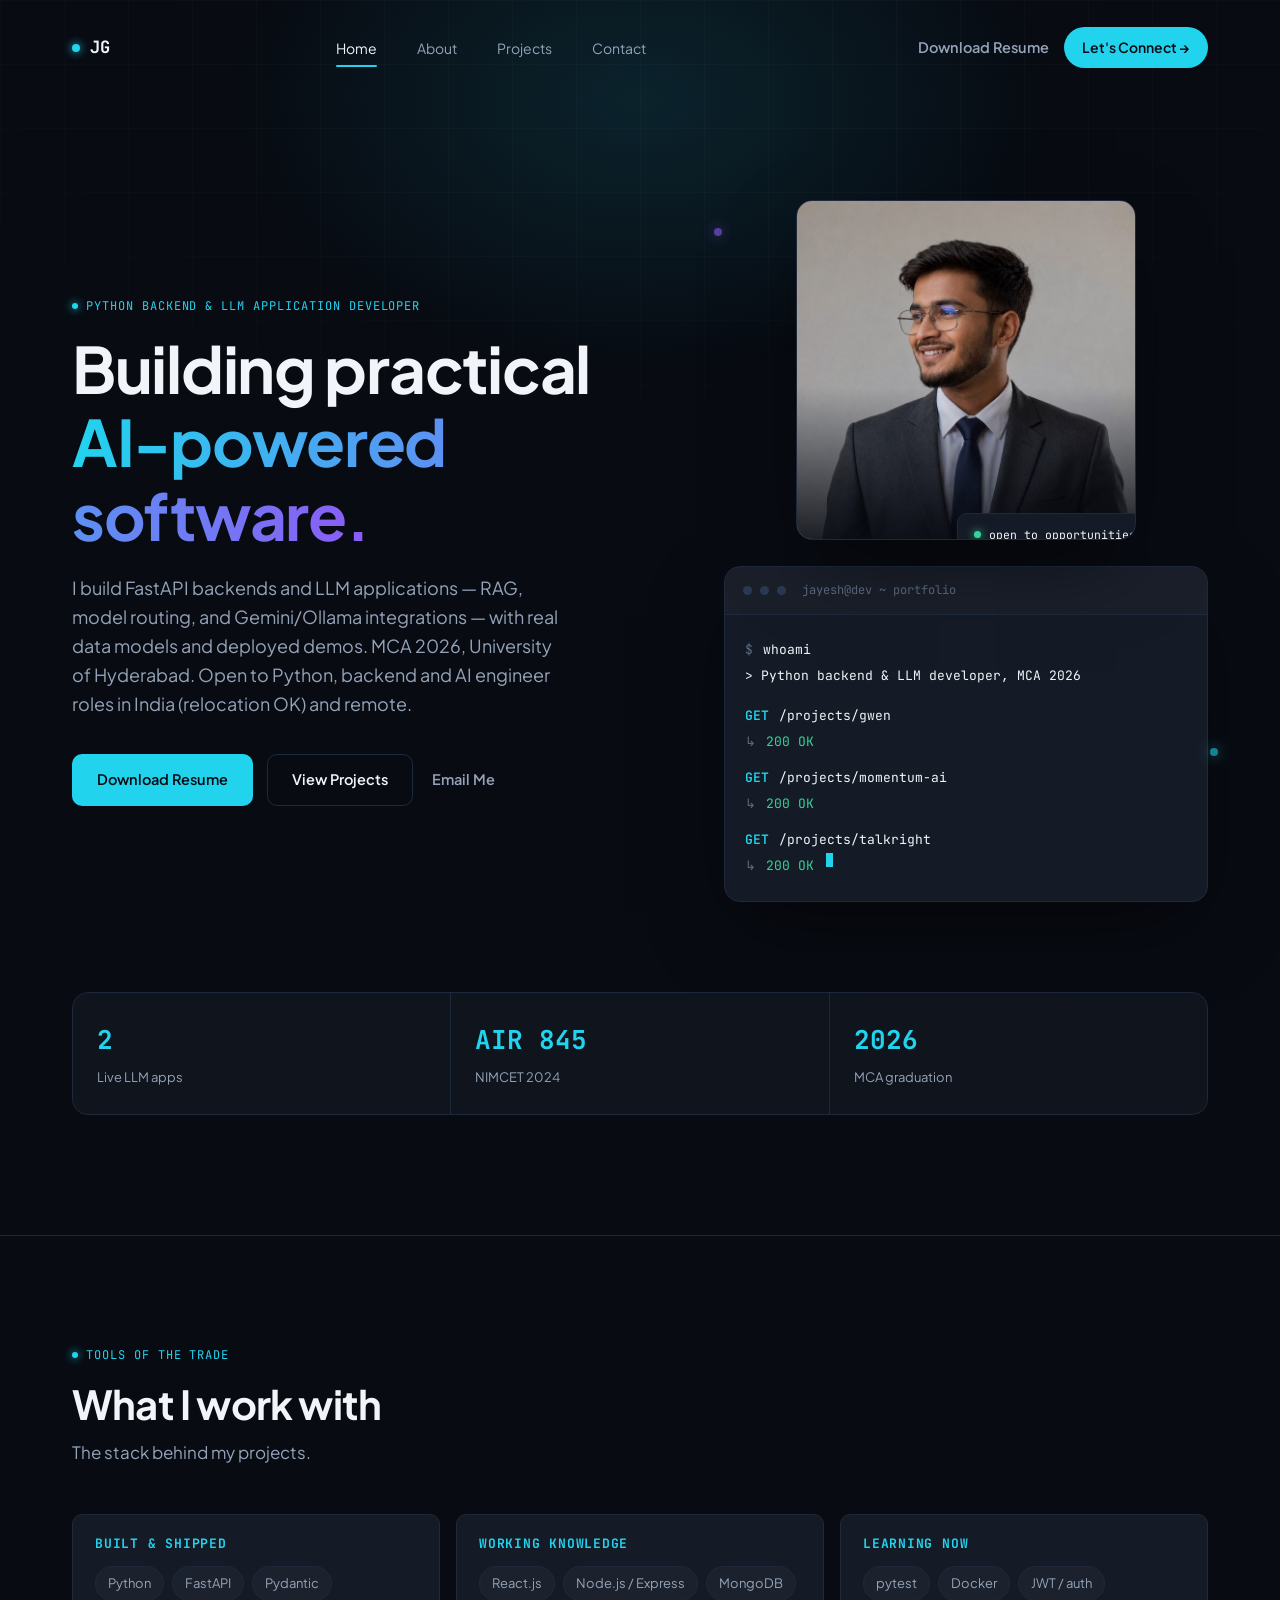
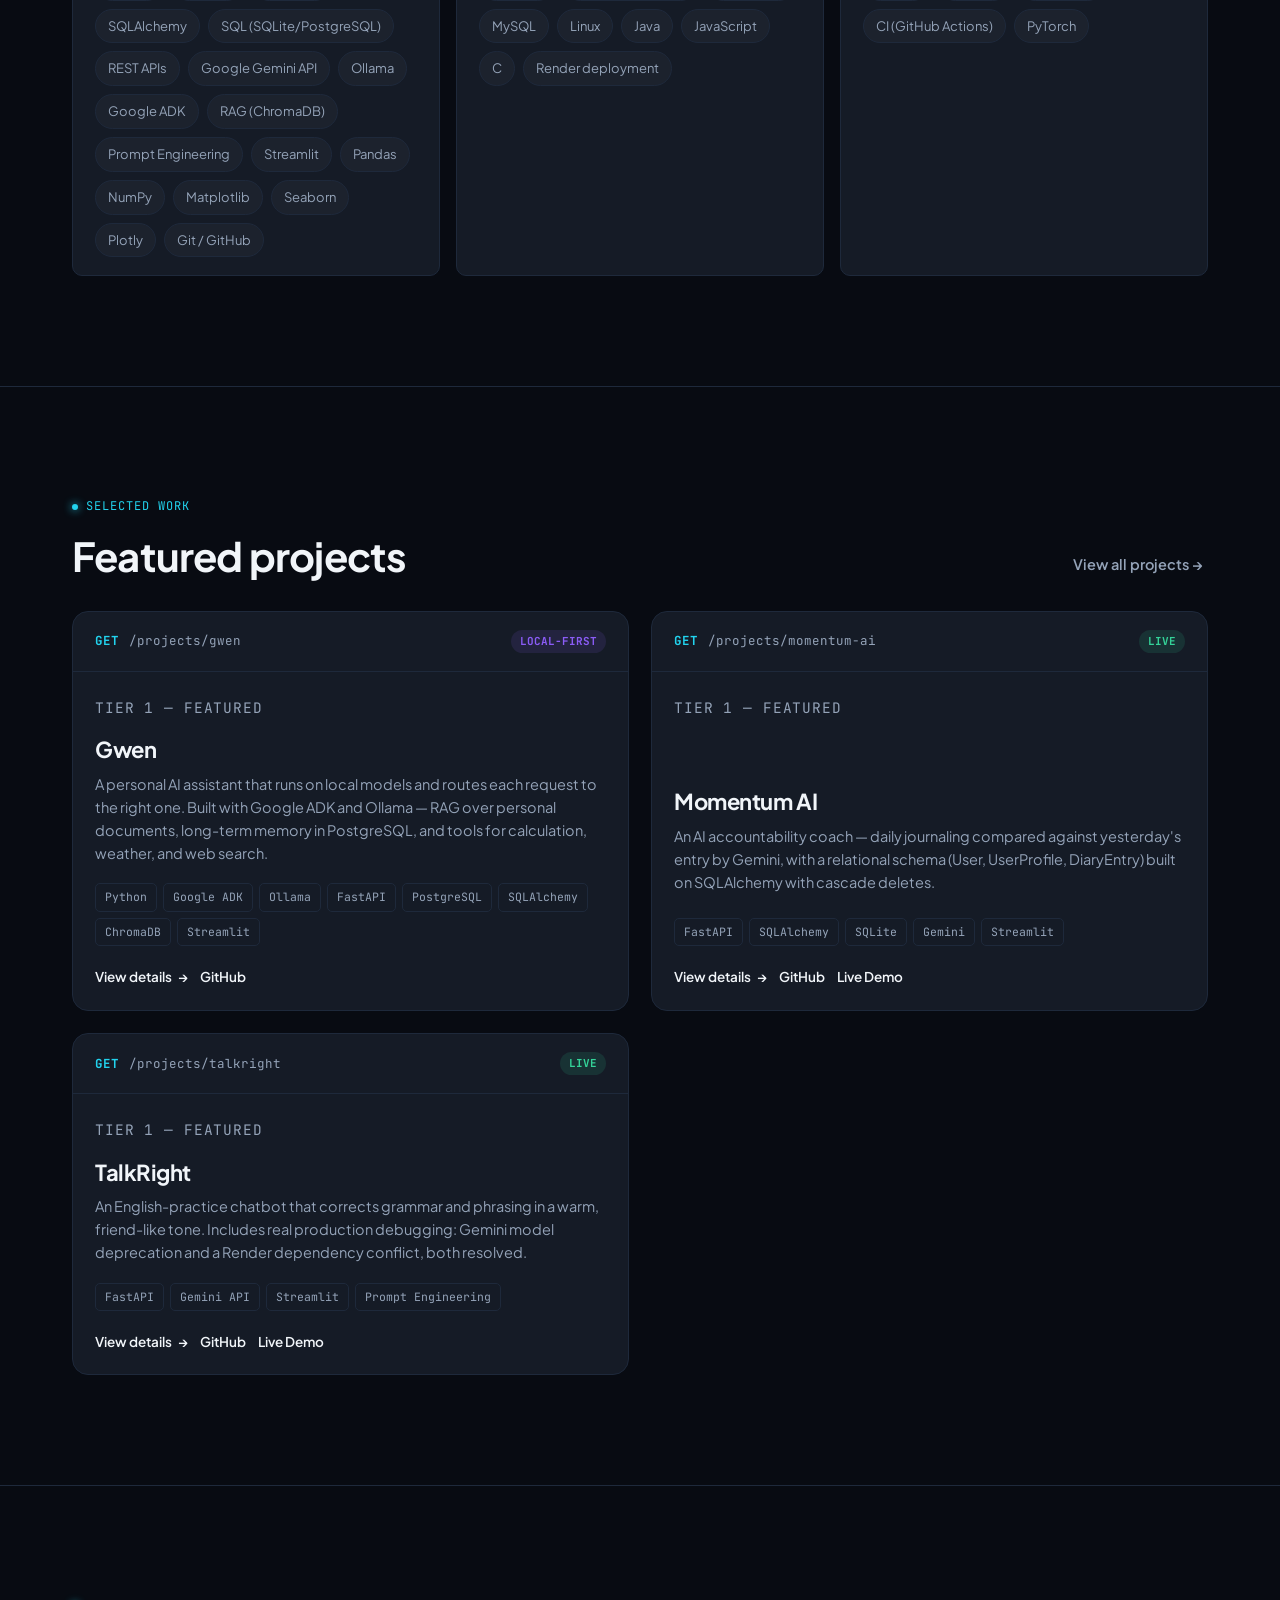
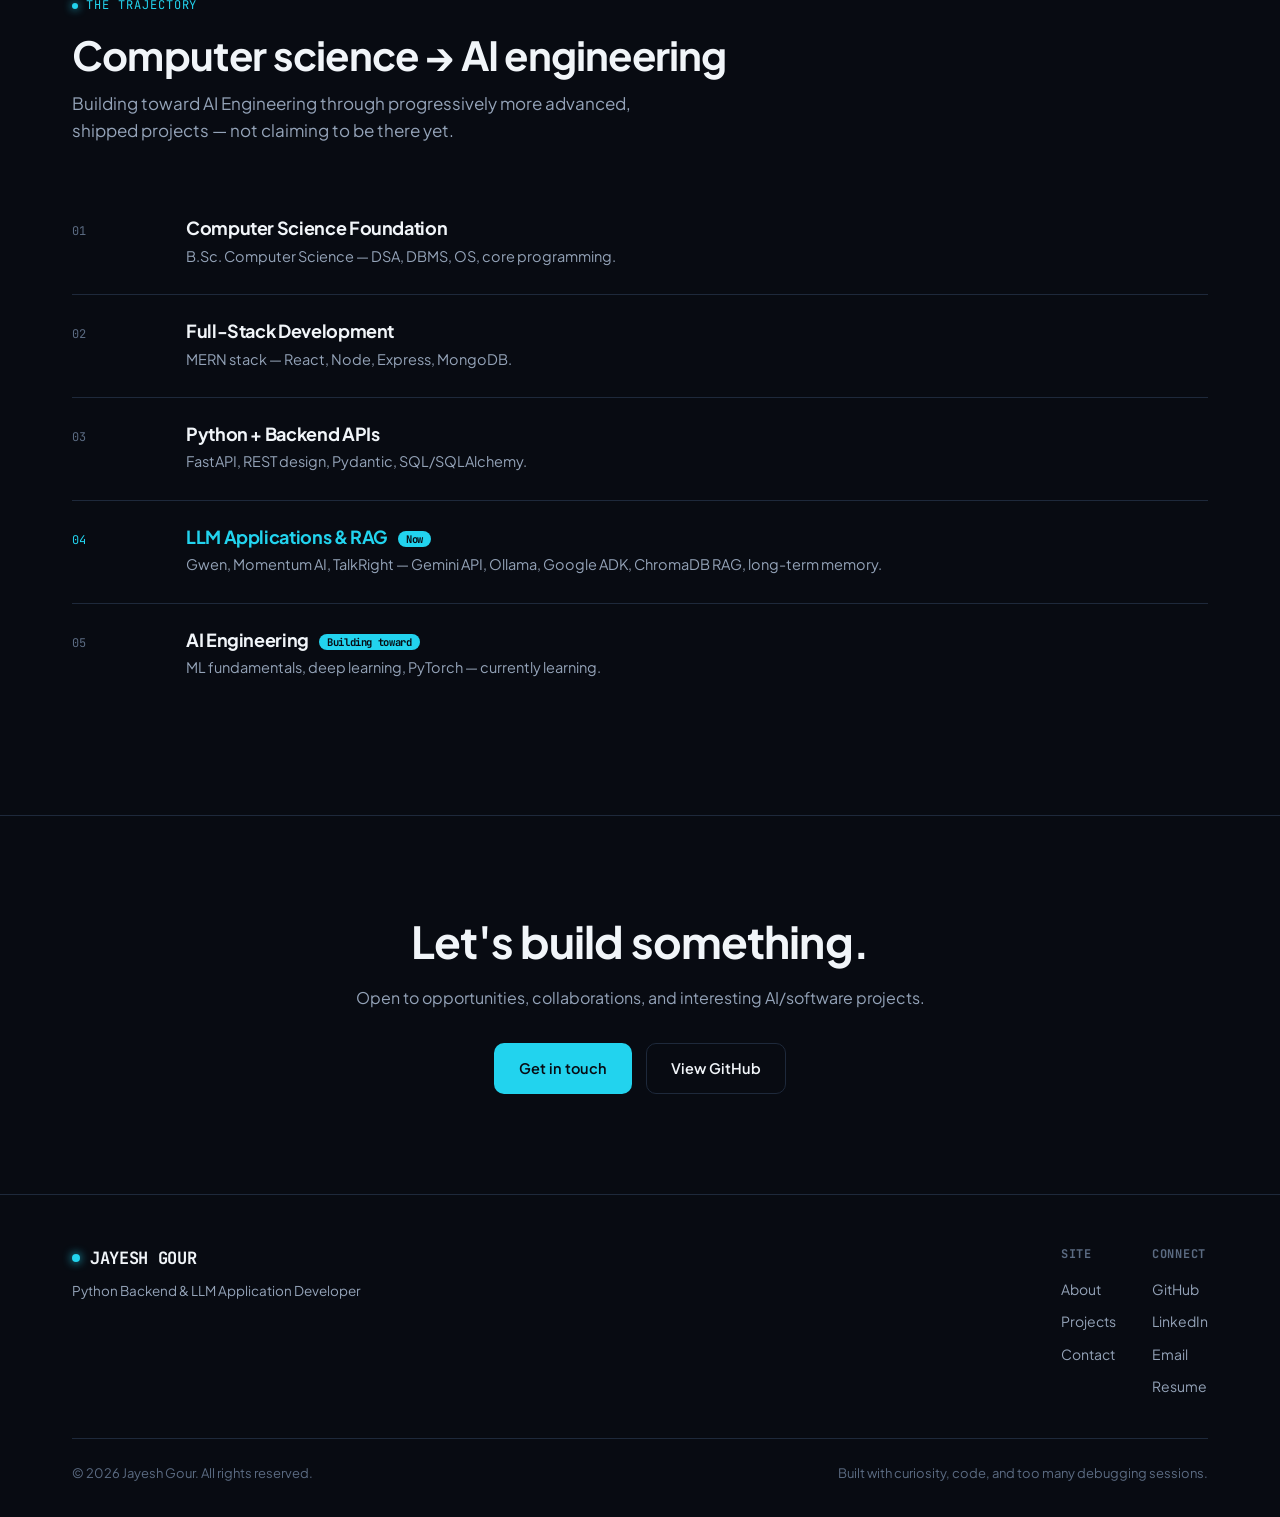
==== commit 721c4706: "Next Update" ====
--- a/index.html
+++ b/index.html
@@ -3,18 +3,19 @@
 <head>
 <meta charset="UTF-8">
 <meta name="viewport" content="width=device-width, initial-scale=1.0">
-<title>Jayesh Gour | AI-Focused Software Developer</title>
-<meta name="description" content="Jayesh Gour — MCA student and software developer building practical AI-powered applications, backend systems and APIs with Python, FastAPI and LLM APIs.">
+<title>Jayesh Gour | Python Backend & LLM Application Developer</title>
+<meta name="description" content="Jayesh Gour — MCA 2026 graduate, University of Hyderabad. Building FastAPI backends and LLM applications with RAG, Gemini, and Ollama. Open to Python, backend and AI engineer roles.">
 <link rel="canonical" href="https://jayeshgour.vercel.app/">
-<meta property="og:title" content="Jayesh Gour | AI-Focused Software Developer">
-<meta property="og:description" content="I build practical AI-powered software — LLM apps, backend systems, and data-driven products.">
+<meta property="og:title" content="Jayesh Gour | Python Backend & LLM Application Developer">
+<meta property="og:description" content="I build FastAPI backends and LLM applications — RAG, model routing, and Gemini/Ollama integrations — with real data models and deployed demos.">
 <meta property="og:type" content="website">
 <meta property="og:url" content="https://jayeshgour.vercel.app/">
 <meta property="og:image" content="https://jayeshgour.vercel.app/images/jayesh-gour.jpg">
 <meta name="twitter:card" content="summary_large_image">
-<meta name="twitter:title" content="Jayesh Gour | AI-Focused Software Developer">
-<meta name="twitter:description" content="I build practical AI-powered software — LLM apps, backend systems, and data-driven products.">
+<meta name="twitter:title" content="Jayesh Gour | Python Backend & LLM Application Developer">
+<meta name="twitter:description" content="I build FastAPI backends and LLM applications — RAG, model routing, and Gemini/Ollama integrations — with real data models and deployed demos.">
 <meta name="twitter:image" content="https://jayeshgour.vercel.app/images/jayesh-gour.jpg">
+<meta name="google-site-verification" content="25PQG22BcM82Xw4K8P_Zl5nJTLg9nHwxGozJFZB0xhI" />
 <link rel="icon" href="favicon.svg" type="image/svg+xml">
 <link rel="apple-touch-icon" href="images/jayesh-gour.jpg">
 <script type="application/ld+json">
@@ -24,7 +25,7 @@
   "name": "Jayesh Gour",
   "url": "https://jayeshgour.vercel.app/",
   "image": "https://jayeshgour.vercel.app/images/jayesh-gour.jpg",
-  "jobTitle": "AI-Focused Software Developer",
+  "jobTitle": "Python Backend & LLM Application Developer",
   "alumniOf": [
     { "@type": "CollegeOrUniversity", "name": "University of Hyderabad" },
     { "@type": "CollegeOrUniversity", "name": "Devi Ahilya Vishwavidyalaya" }
@@ -55,9 +56,12 @@
       <li><a href="about.html" data-nav="/about.html">About</a></li>
       <li><a href="projects.html" data-nav="/projects.html">Projects</a></li>
       <li><a href="contact.html" data-nav="/contact.html">Contact</a></li>
-      <li><a href="contact.html" class="nav-cta mobile-cta">Let's Connect →</a></li>
+      <li><a href="contact.html" class="nav-cta mobile-cta">Let's Connect &rarr;</a></li>
     </ul>
-    <a href="contact.html" class="nav-cta">Let's Connect →</a>
+    <div class="nav-actions">
+      <a href="resume/Jayesh_Gour_Resume.pdf" target="_blank" rel="noopener" download class="btn btn-ghost nav-resume" aria-label="Download Jayesh Gour's resume PDF">Download Resume</a>
+      <a href="contact.html" class="nav-cta">Let's Connect &rarr;</a>
+    </div>
   </div>
 </nav>
 
@@ -66,12 +70,13 @@
   <div class="container">
     <div class="hero-grid">
       <div class="reveal in-view">
-        <p class="eyebrow">AI-Focused Software Developer</p>
+        <p class="eyebrow">Python Backend &amp; LLM Application Developer</p>
         <h1>Building practical<br><span class="text-gradient">AI-powered software.</span></h1>
-        <p class="hero-sub">I'm Jayesh Gour, an MCA student building backend systems, APIs and LLM-integrated applications with Python, FastAPI and Gemini — shipping real, working products rather than just tutorials.</p>
+        <p class="hero-sub">I build FastAPI backends and LLM applications &mdash; RAG, model routing, and Gemini/Ollama integrations &mdash; with real data models and deployed demos. MCA 2026, University of Hyderabad. Open to Python, backend and AI engineer roles in India (relocation OK) and remote.</p>
         <div class="btn-row">
-          <a href="projects.html" class="btn btn-primary">Explore My Projects</a>
-          <a href="contact.html" class="btn btn-secondary">Let's Connect</a>
+          <a href="resume/Jayesh_Gour_Resume.pdf" target="_blank" rel="noopener" download class="btn btn-primary" aria-label="Download Jayesh Gour's resume PDF">Download Resume</a>
+          <a href="projects.html" class="btn btn-secondary">View Projects</a>
+          <a href="mailto:gourjayesh47@gmail.com" class="btn btn-ghost">Email Me</a>
         </div>
       </div>
 
@@ -80,7 +85,7 @@
         <div class="hero-node n2" style="top: 78%; right: -2%;"></div>
 
         <div class="hero-photo-frame">
-          <img src="images/jayesh-gour.jpg" alt="Jayesh Gour" width="700" height="700">
+          <img src="images/jayesh-gour.jpg" alt="Jayesh Gour — Python Backend and LLM Developer" width="700" height="700">
           <div class="hero-photo-badge">
             <span class="console-dot-live"></span>
             <span>open to opportunities</span>
@@ -94,25 +99,24 @@
           </div>
           <div class="console-body">
             <div class="console-line"><span class="k">$</span><span>whoami</span></div>
-            <div class="console-line" style="margin-bottom: 14px;"><span>&gt; Software developer, building toward AI Engineering</span></div>
+            <div class="console-line" style="margin-bottom: 14px;"><span>&gt; Python backend &amp; LLM developer, MCA 2026</span></div>
+
+            <div class="console-line"><span class="console-method">GET</span><span class="console-path">/projects/gwen</span></div>
+            <div class="console-line" style="margin-bottom: 10px;"><span class="k">&#8627;</span><span class="console-status">200 OK</span></div>
 
             <div class="console-line"><span class="console-method">GET</span><span class="console-path">/projects/momentum-ai</span></div>
             <div class="console-line" style="margin-bottom: 10px;"><span class="k">&#8627;</span><span class="console-status">200 OK</span></div>
 
             <div class="console-line"><span class="console-method">GET</span><span class="console-path">/projects/talkright</span></div>
-            <div class="console-line" style="margin-bottom: 10px;"><span class="k">&#8627;</span><span class="console-status">200 OK</span></div>
-
-            <div class="console-line"><span class="console-method">GET</span><span class="console-path">/skills/machine-learning</span></div>
-            <div class="console-line"><span class="k">&#8627;</span><span class="console-status pending">IN PROGRESS</span><span class="console-cursor"></span></div>
+            <div class="console-line"><span class="k">&#8627;</span><span class="console-status">200 OK</span><span class="console-cursor"></span></div>
           </div>
         </div>
       </div>
     </div>
 
     <div class="stat-strip reveal-group">
-      <div class="stat"><div class="num">3</div><div class="label">Deployed / shipped projects</div></div>
+      <div class="stat"><div class="num">2</div><div class="label">Live LLM apps</div></div>
       <div class="stat"><div class="num">AIR 845</div><div class="label">NIMCET 2024</div></div>
-      <div class="stat"><div class="num">40+</div><div class="label">DSA problems solved</div></div>
       <div class="stat"><div class="num">2026</div><div class="label">MCA graduation</div></div>
     </div>
   </div>
@@ -123,43 +127,25 @@
   <div class="container">
     <p class="eyebrow">Tools of the trade</p>
     <h2 class="section-title reveal">What I work with</h2>
-    <p class="section-sub reveal">The stack behind every project below — used in real, shipped applications, not just tutorials.</p>
+    <p class="section-sub reveal">The stack behind my projects.</p>
 
     <div class="stack-grid reveal-group">
       <div class="stack-card">
-        <h4>Languages</h4>
+        <h4>Built &amp; shipped</h4>
         <div class="badge-row">
-          <span class="badge">Python</span><span class="badge">Java</span><span class="badge">JavaScript</span><span class="badge">SQL</span><span class="badge">C</span>
+          <span class="badge">Python</span><span class="badge">FastAPI</span><span class="badge">Pydantic</span><span class="badge">SQLAlchemy</span><span class="badge">SQL (SQLite/PostgreSQL)</span><span class="badge">REST APIs</span><span class="badge">Google Gemini API</span><span class="badge">Ollama</span><span class="badge">Google ADK</span><span class="badge">RAG (ChromaDB)</span><span class="badge">Prompt Engineering</span><span class="badge">Streamlit</span><span class="badge">Pandas</span><span class="badge">NumPy</span><span class="badge">Matplotlib</span><span class="badge">Seaborn</span><span class="badge">Plotly</span><span class="badge">Git / GitHub</span>
         </div>
       </div>
       <div class="stack-card">
-        <h4>Backend &amp; APIs</h4>
+        <h4>Working knowledge</h4>
         <div class="badge-row">
-          <span class="badge">FastAPI</span><span class="badge">REST APIs</span><span class="badge">Pydantic</span><span class="badge">Node.js</span><span class="badge">Express.js</span>
+          <span class="badge">React.js</span><span class="badge">Node.js / Express</span><span class="badge">MongoDB</span><span class="badge">MySQL</span><span class="badge">Linux</span><span class="badge">Java</span><span class="badge">JavaScript</span><span class="badge">C</span><span class="badge">Render deployment</span>
         </div>
       </div>
       <div class="stack-card">
-        <h4>AI / LLM</h4>
+        <h4>Learning now</h4>
         <div class="badge-row">
-          <span class="badge">Google Gemini API</span><span class="badge">Prompt Engineering</span>
-        </div>
-      </div>
-      <div class="stack-card">
-        <h4>Data</h4>
-        <div class="badge-row">
-          <span class="badge">Pandas</span><span class="badge">NumPy</span><span class="badge">Matplotlib</span><span class="badge">Seaborn</span><span class="badge">Plotly</span>
-        </div>
-      </div>
-      <div class="stack-card">
-        <h4>Database</h4>
-        <div class="badge-row">
-          <span class="badge">MongoDB</span><span class="badge">MySQL</span><span class="badge">SQLite</span><span class="badge">SQLAlchemy</span>
-        </div>
-      </div>
-      <div class="stack-card">
-        <h4>Tools</h4>
-        <div class="badge-row">
-          <span class="badge">Git</span><span class="badge">GitHub</span><span class="badge">Linux</span><span class="badge">VS Code</span><span class="badge">Render</span><span class="badge">Streamlit</span>
+          <span class="badge">pytest</span><span class="badge">Docker</span><span class="badge">JWT / auth</span><span class="badge">CI (GitHub Actions)</span><span class="badge">PyTorch</span>
         </div>
       </div>
     </div>
@@ -174,10 +160,30 @@
         <p class="eyebrow">Selected work</p>
         <h2 class="section-title">Featured projects</h2>
       </div>
-      <a href="projects.html" class="btn btn-ghost">View all projects →</a>
+      <a href="projects.html" class="btn btn-ghost">View all projects &rarr;</a>
     </div>
 
     <div class="project-grid reveal-group" style="margin-top: 20px;">
+
+      <!-- Gwen — Tier 1 top -->
+      <div class="project-card">
+        <div class="project-head">
+          <span class="req-line"><span class="req-method">GET</span> /projects/gwen</span>
+          <span class="status-pill local">LOCAL-FIRST</span>
+        </div>
+        <div class="project-body">
+          <p class="project-tier">Tier 1 &mdash; Featured</p>
+          <h3>Gwen</h3>
+          <p>A personal AI assistant that runs on local models and routes each request to the right one. Built with Google ADK and Ollama &mdash; RAG over personal documents, long-term memory in PostgreSQL, and tools for calculation, weather, and web search.</p>
+          <div class="tech-badges">
+            <span class="tech-badge">Python</span><span class="tech-badge">Google ADK</span><span class="tech-badge">Ollama</span><span class="tech-badge">FastAPI</span><span class="tech-badge">PostgreSQL</span><span class="tech-badge">SQLAlchemy</span><span class="tech-badge">ChromaDB</span><span class="tech-badge">Streamlit</span>
+          </div>
+          <div class="project-links">
+            <a href="projects/gwen.html">View details <span class="arrow">&rarr;</span></a>
+            <a href="[PLACEHOLDER: repo URL]" target="_blank" rel="noopener">GitHub</a>
+          </div>
+        </div>
+      </div>
 
       <div class="project-card">
         <div class="project-head">
@@ -185,14 +191,14 @@
           <span class="status-pill live">LIVE</span>
         </div>
         <div class="project-body">
-          <p class="project-tier">Tier 1 — Featured</p>
+          <p class="project-tier">Tier 1 &mdash; Featured</p>
           <h3>Momentum AI</h3>
-          <p>An AI accountability coach — daily journaling compared against yesterday's entry by Gemini, with a relational schema (User, UserProfile, DiaryEntry) built on SQLAlchemy with cascade deletes.</p>
+          <p>An AI accountability coach &mdash; daily journaling compared against yesterday's entry by Gemini, with a relational schema (User, UserProfile, DiaryEntry) built on SQLAlchemy with cascade deletes.</p>
           <div class="tech-badges">
             <span class="tech-badge">FastAPI</span><span class="tech-badge">SQLAlchemy</span><span class="tech-badge">SQLite</span><span class="tech-badge">Gemini</span><span class="tech-badge">Streamlit</span>
           </div>
           <div class="project-links">
-            <a href="projects/momentum-ai.html">View details <span class="arrow">→</span></a>
+            <a href="projects/momentum-ai.html">View details <span class="arrow">&rarr;</span></a>
             <a href="https://github.com/jayesh-gour/Momentum-AI" target="_blank" rel="noopener">GitHub</a>
             <a href="https://momentum-ai-jg.streamlit.app/" target="_blank" rel="noopener">Live Demo</a>
           </div>
@@ -205,14 +211,14 @@
           <span class="status-pill live">LIVE</span>
         </div>
         <div class="project-body">
-          <p class="project-tier">Tier 1 — Featured</p>
+          <p class="project-tier">Tier 1 &mdash; Featured</p>
           <h3>TalkRight</h3>
           <p>An English-practice chatbot that corrects grammar and phrasing in a warm, friend-like tone. Includes real production debugging: Gemini model deprecation and a Render dependency conflict, both resolved.</p>
           <div class="tech-badges">
             <span class="tech-badge">FastAPI</span><span class="tech-badge">Gemini API</span><span class="tech-badge">Streamlit</span><span class="tech-badge">Prompt Engineering</span>
           </div>
           <div class="project-links">
-            <a href="projects/talkright.html">View details <span class="arrow">→</span></a>
+            <a href="projects/talkright.html">View details <span class="arrow">&rarr;</span></a>
             <a href="https://github.com/jayesh-gour/TalkRight" target="_blank" rel="noopener">GitHub</a>
             <a href="https://talkright-ai.streamlit.app/" target="_blank" rel="noopener">Live Demo</a>
           </div>
@@ -227,29 +233,29 @@
 <section class="section">
   <div class="container">
     <p class="eyebrow">The trajectory</p>
-    <h2 class="section-title reveal">Computer science → AI engineering</h2>
-    <p class="section-sub reveal">Building toward AI Engineering through progressively more advanced, shipped projects — not claiming to be there yet.</p>
+    <h2 class="section-title reveal">Computer science &rarr; AI engineering</h2>
+    <p class="section-sub reveal">Building toward AI Engineering through progressively more advanced, shipped projects &mdash; not claiming to be there yet.</p>
 
     <div class="journey reveal-group">
       <div class="journey-step">
         <span class="journey-tag">01</span>
-        <div class="journey-content"><h4>Computer Science Foundation</h4><p>B.Sc. Computer Science — DSA, DBMS, OS, core programming.</p></div>
+        <div class="journey-content"><h4>Computer Science Foundation</h4><p>B.Sc. Computer Science &mdash; DSA, DBMS, OS, core programming.</p></div>
       </div>
       <div class="journey-step">
         <span class="journey-tag">02</span>
-        <div class="journey-content"><h4>Full-Stack Development</h4><p>MERN stack — React, Node, Express, MongoDB.</p></div>
+        <div class="journey-content"><h4>Full-Stack Development</h4><p>MERN stack &mdash; React, Node, Express, MongoDB.</p></div>
       </div>
       <div class="journey-step">
         <span class="journey-tag">03</span>
         <div class="journey-content"><h4>Python + Backend APIs</h4><p>FastAPI, REST design, Pydantic, SQL/SQLAlchemy.</p></div>
       </div>
+      <div class="journey-step current">
+        <span class="journey-tag">04</span>
+        <div class="journey-content"><h4>LLM Applications &amp; RAG<span class="journey-pill">Now</span></h4><p>Gwen, Momentum AI, TalkRight &mdash; Gemini API, Ollama, Google ADK, ChromaDB RAG, long-term memory.</p></div>
+      </div>
       <div class="journey-step">
-        <span class="journey-tag">04</span>
-        <div class="journey-content"><h4>AI / LLM Applications</h4><p>Gemini API integration, prompt engineering — TalkRight, Momentum AI.</p></div>
-      </div>
-      <div class="journey-step current">
         <span class="journey-tag">05</span>
-        <div class="journey-content"><h4>AI Engineering<span class="journey-pill">Currently building toward</span></h4><p>Machine learning, deep learning, and LLM systems — RAG, agents, LangChain/LangGraph.</p></div>
+        <div class="journey-content"><h4>AI Engineering<span class="journey-pill">Building toward</span></h4><p>ML fundamentals, deep learning, PyTorch &mdash; currently learning.</p></div>
       </div>
     </div>
   </div>
@@ -272,7 +278,7 @@
     <div class="footer-top">
       <div class="footer-brand">
         <a href="index.html" class="nav-logo"><span class="dot"></span>JAYESH GOUR</a>
-        <p>AI-focused Software Developer</p>
+        <p>Python Backend &amp; LLM Application Developer</p>
       </div>
       <div class="footer-links">
         <div class="footer-col">
@@ -286,11 +292,12 @@
           <a href="https://github.com/jayesh-gour" target="_blank" rel="noopener">GitHub</a>
           <a href="https://www.linkedin.com/in/jayesh-gour/" target="_blank" rel="noopener">LinkedIn</a>
           <a href="mailto:gourjayesh47@gmail.com">Email</a>
+          <a href="resume/Jayesh_Gour_Resume.pdf" target="_blank" rel="noopener" download aria-label="Download resume PDF">Resume</a>
         </div>
       </div>
     </div>
     <div class="footer-bottom">
-      <span>© 2026 Jayesh Gour. All rights reserved.</span>
+      <span>&copy; 2026 Jayesh Gour. All rights reserved.</span>
       <span>Built with curiosity, code, and too many debugging sessions.</span>
     </div>
   </div>
--- a/css/style.css
+++ b/css/style.css
@@ -238,6 +238,12 @@
   border-radius: 2px;
 }
 
+.nav-actions {
+  display: flex;
+  align-items: center;
+  gap: 10px;
+}
+
 .nav-cta {
   display: inline-flex;
   align-items: center;
@@ -255,6 +261,17 @@
   transform: translateY(-1px);
   box-shadow: 0 6px 24px var(--accent-cyan-dim);
 }
+
+/* Resume button in nav — smaller ghost style */
+.nav-resume {
+  padding: 8px 14px;
+  font-size: 13px;
+  border: 1px solid var(--border);
+  border-radius: 8px;
+  color: var(--text-secondary) !important;
+  white-space: nowrap;
+}
+.nav-resume:hover { color: var(--text-primary) !important; border-color: var(--accent-cyan); }
 
 .nav-toggle {
   display: none;
@@ -538,7 +555,7 @@
 
 .stat-strip {
   display: grid;
-  grid-template-columns: repeat(4, 1fr);
+  grid-template-columns: repeat(3, 1fr);
   gap: 1px;
   background: var(--border);
   border: 1px solid var(--border);
@@ -723,6 +740,7 @@
 .status-pill.live { background: rgba(52, 211, 153, 0.12); color: var(--success); }
 .status-pill.progress { background: rgba(251, 191, 36, 0.12); color: var(--warn); }
 .status-pill.practice { background: rgba(148, 163, 184, 0.12); color: var(--text-secondary); }
+.status-pill.local { background: rgba(139, 92, 246, 0.12); color: var(--accent-violet); }
 
 .project-body {
   padding: 24px 22px 22px;
@@ -1314,6 +1332,8 @@
   .nav-links a { font-size: 20px; }
   .nav-toggle { display: flex; }
   .nav-cta { display: none; }
+  .nav-resume { display: none; }
+  .nav-actions { gap: 0; }
   .nav-links .nav-cta.mobile-cta { display: inline-flex; margin-top: 10px; }
 
   .hero { padding: 130px 0 70px; }
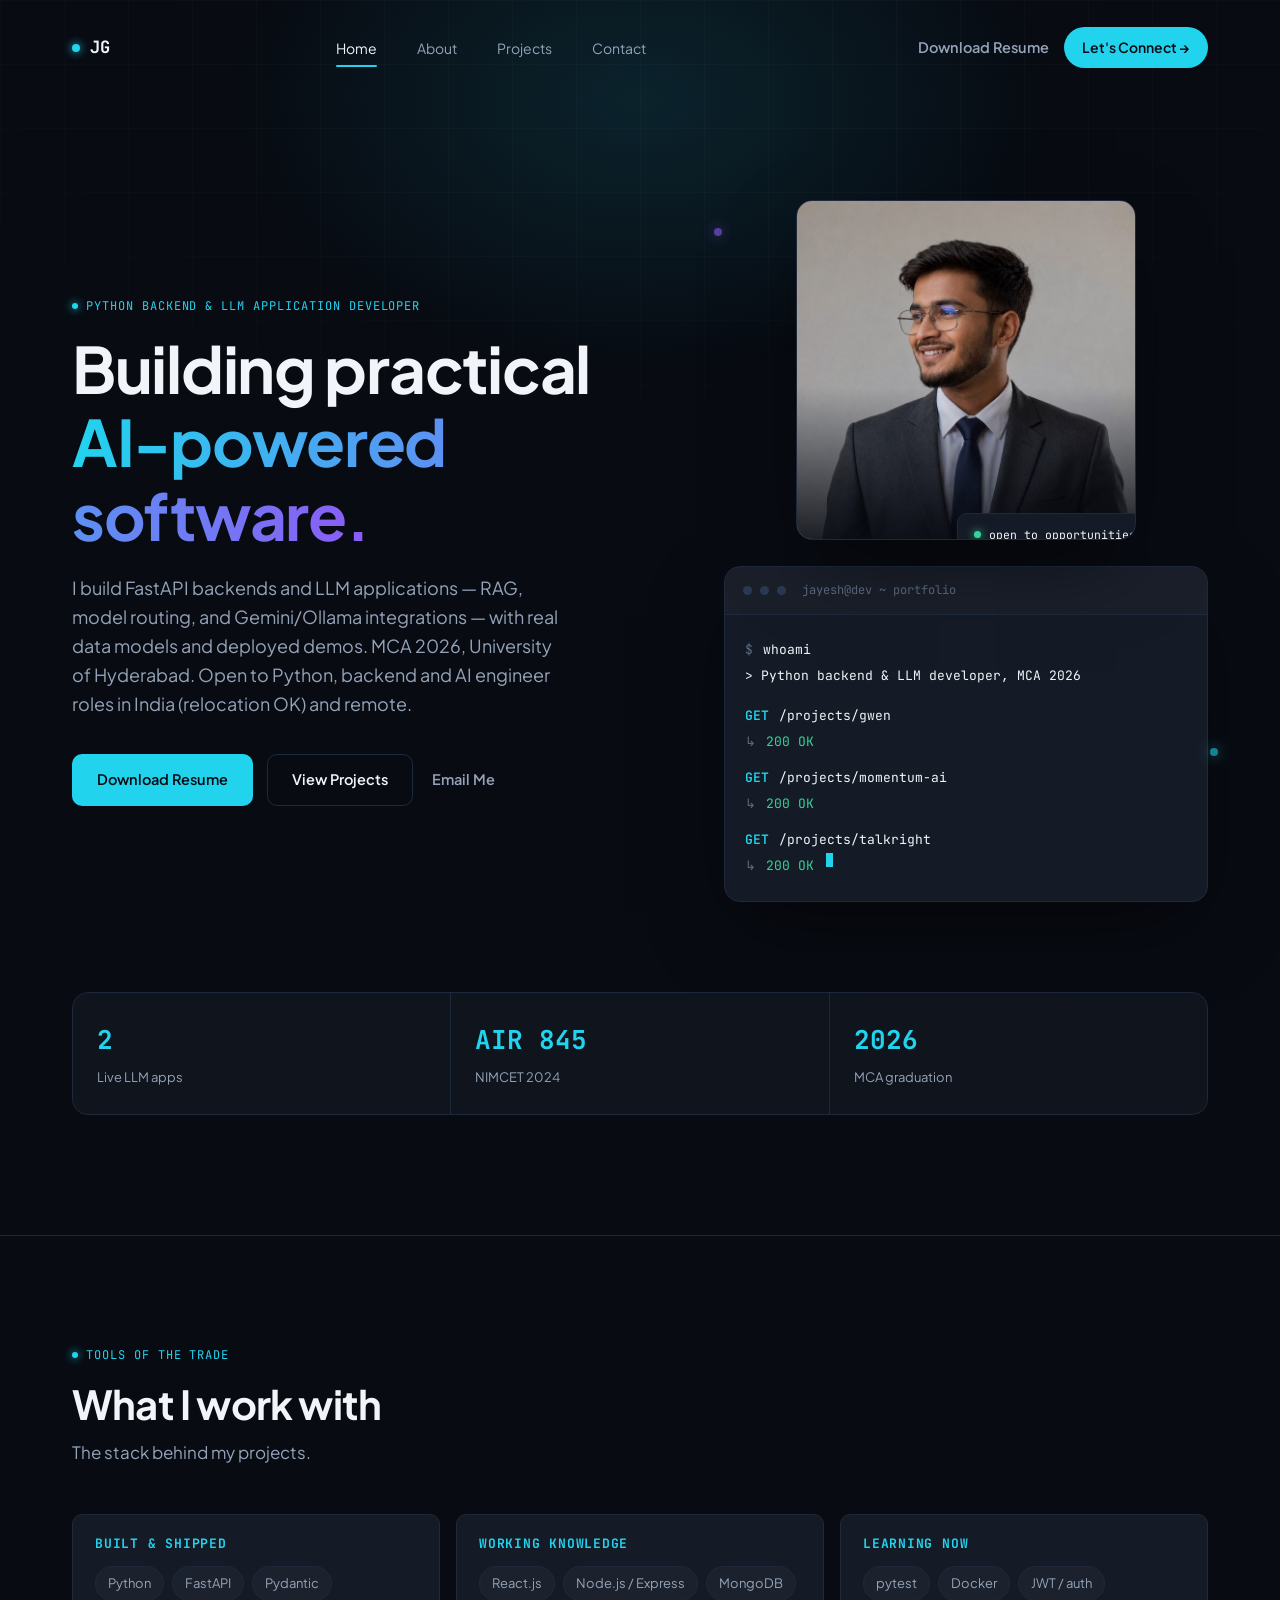
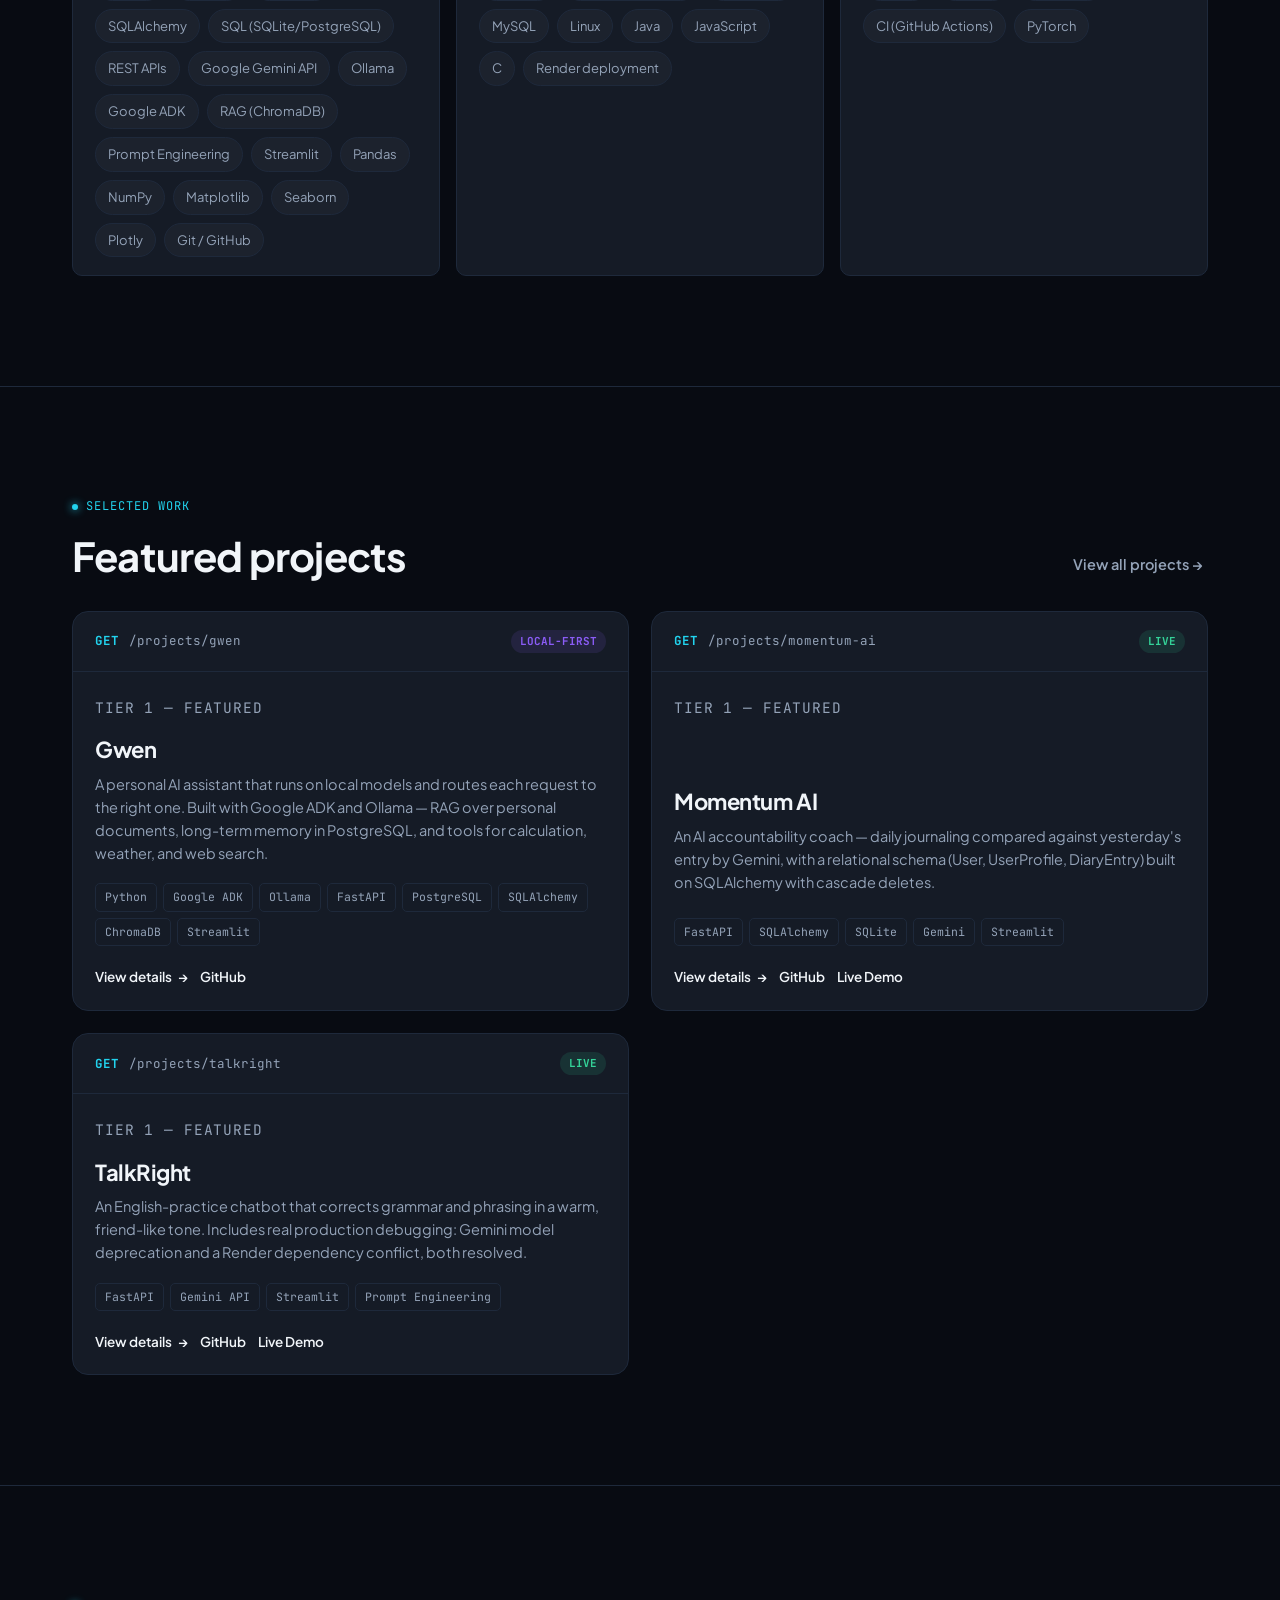
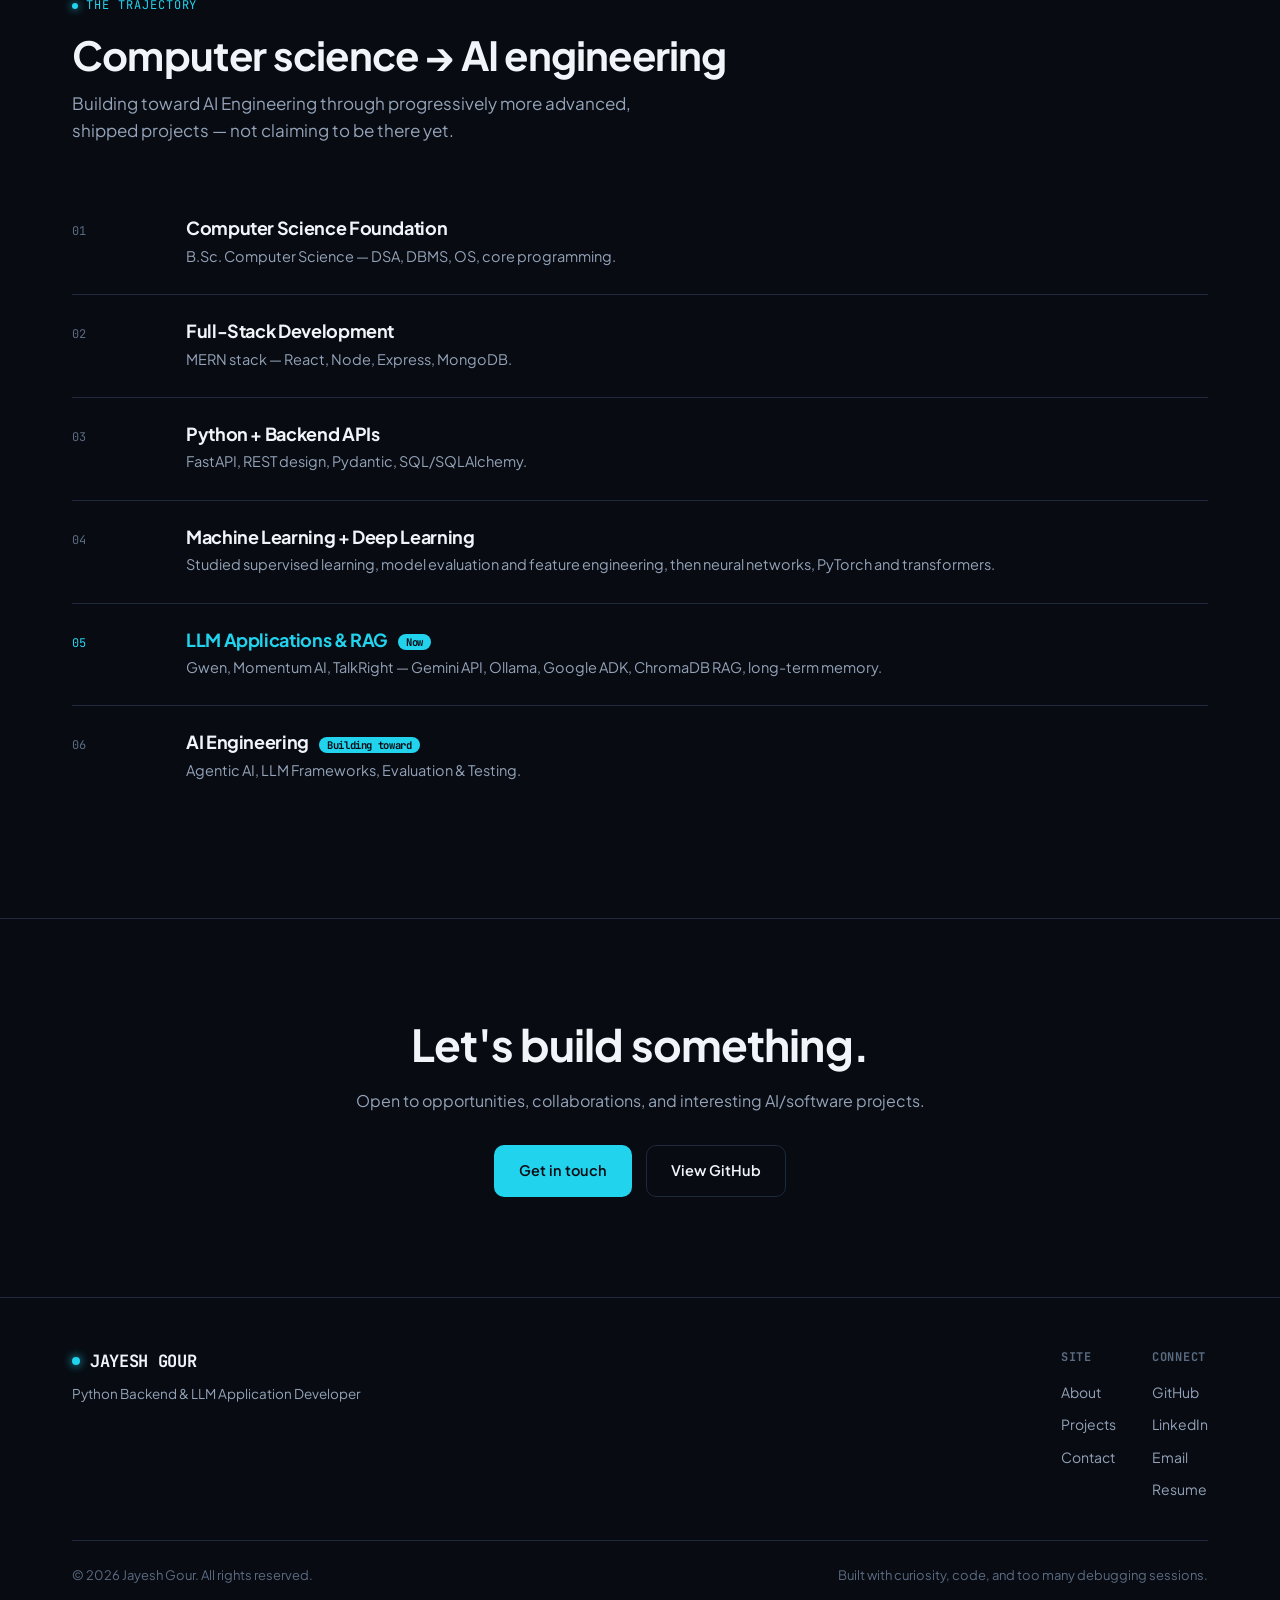
==== commit 3d4316be: "updated journey of home page" ====
--- a/index.html
+++ b/index.html
@@ -249,13 +249,17 @@
         <span class="journey-tag">03</span>
         <div class="journey-content"><h4>Python + Backend APIs</h4><p>FastAPI, REST design, Pydantic, SQL/SQLAlchemy.</p></div>
       </div>
+      <div class="journey-step">
+        <span class="journey-tag">04</span>
+        <div class="journey-content"><h4>Machine Learning + Deep Learning</h4><p>Studied supervised learning, model evaluation and feature engineering, then neural networks, PyTorch and transformers.</p></div>
+      </div>
       <div class="journey-step current">
-        <span class="journey-tag">04</span>
+        <span class="journey-tag">05</span>
         <div class="journey-content"><h4>LLM Applications &amp; RAG<span class="journey-pill">Now</span></h4><p>Gwen, Momentum AI, TalkRight &mdash; Gemini API, Ollama, Google ADK, ChromaDB RAG, long-term memory.</p></div>
       </div>
       <div class="journey-step">
-        <span class="journey-tag">05</span>
-        <div class="journey-content"><h4>AI Engineering<span class="journey-pill">Building toward</span></h4><p>ML fundamentals, deep learning, PyTorch &mdash; currently learning.</p></div>
+        <span class="journey-tag">06</span>
+        <div class="journey-content"><h4>AI Engineering<span class="journey-pill">Building toward</span></h4><p>Agentic AI, LLM Frameworks, Evaluation & Testing.</p></div>
       </div>
     </div>
   </div>
